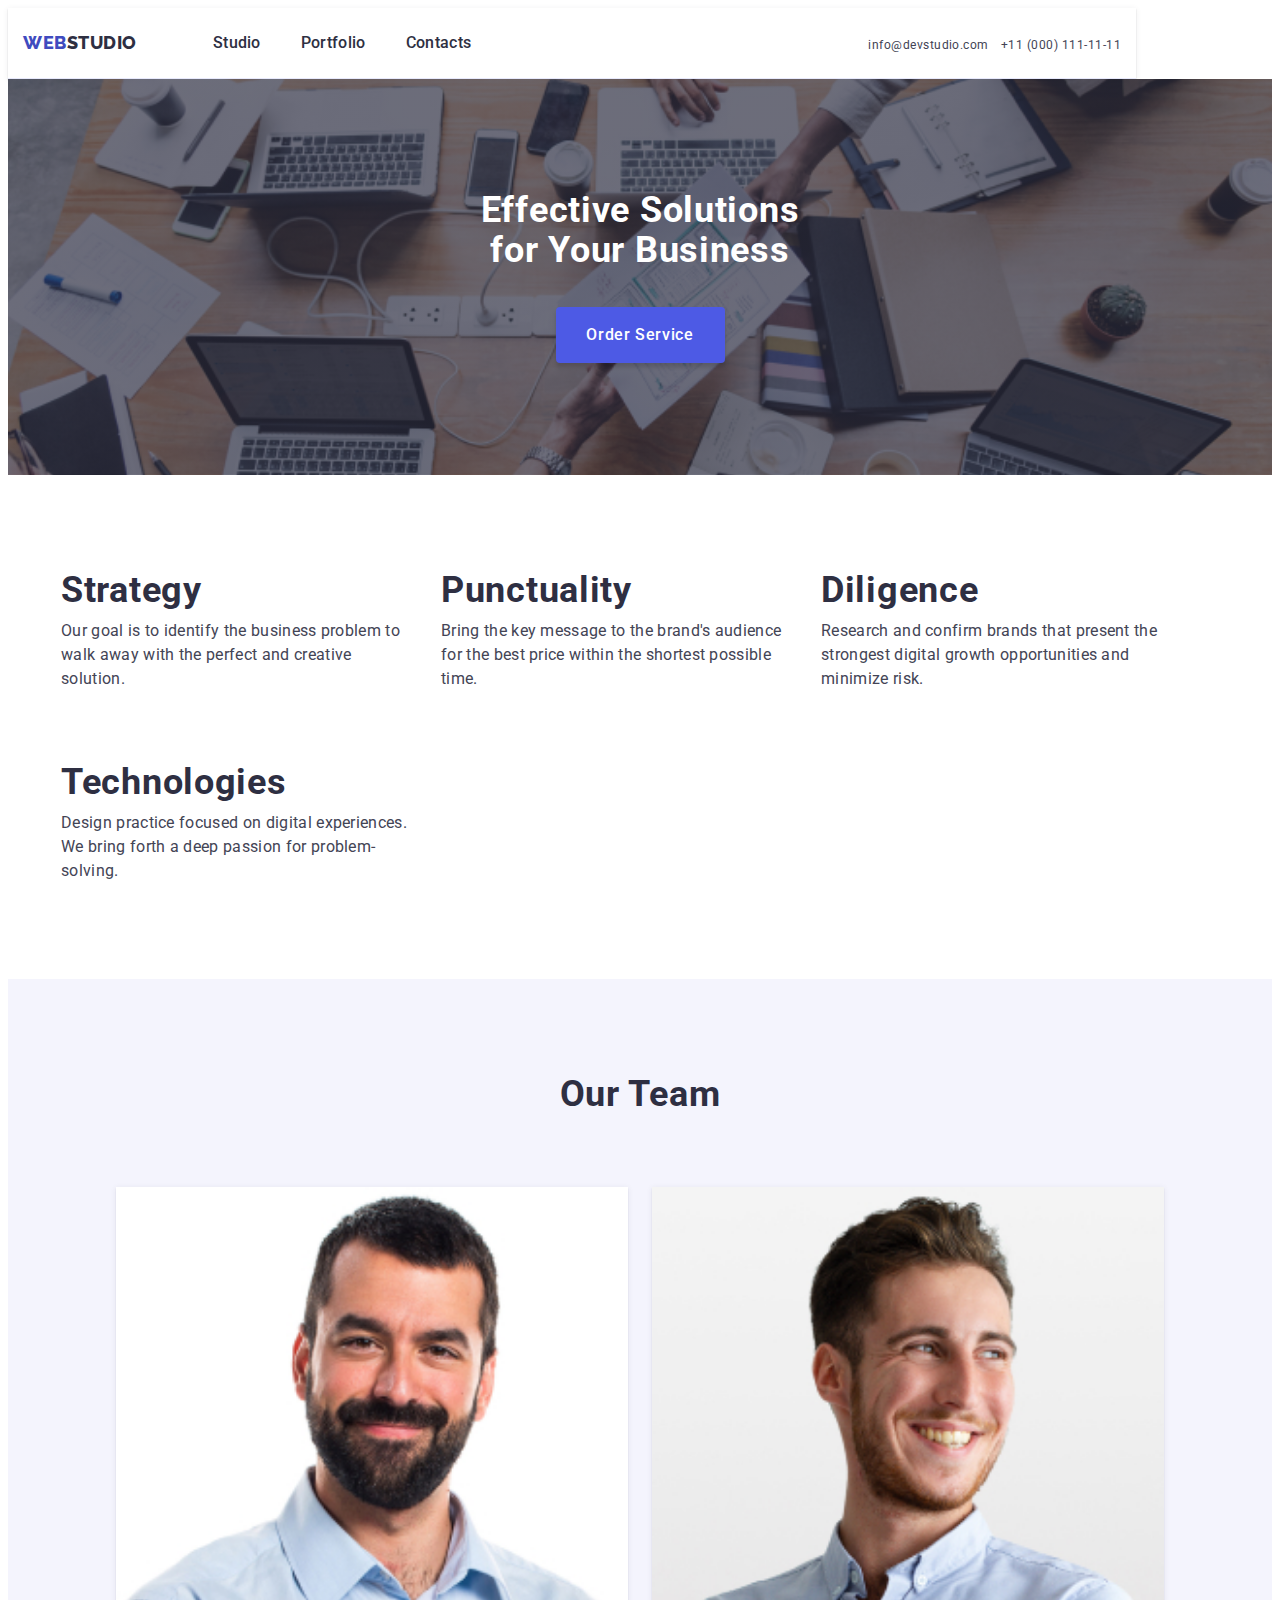
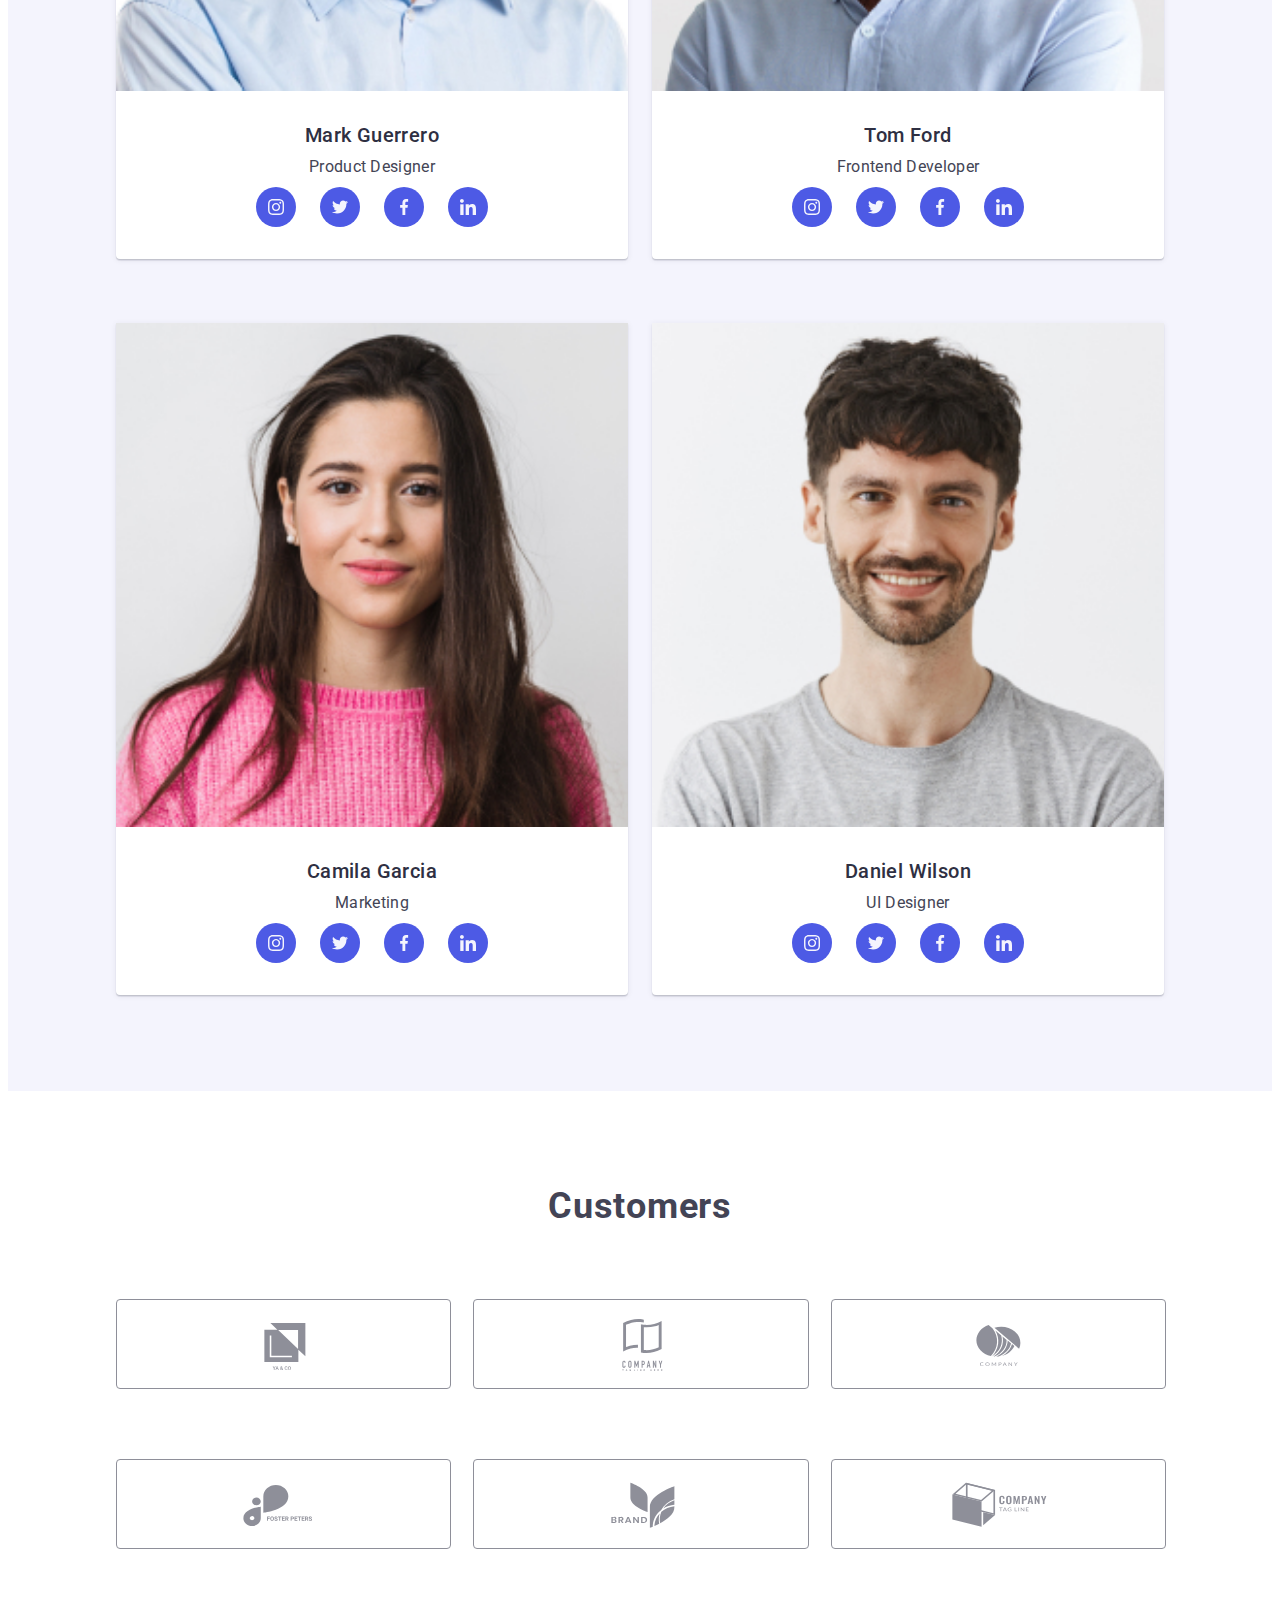
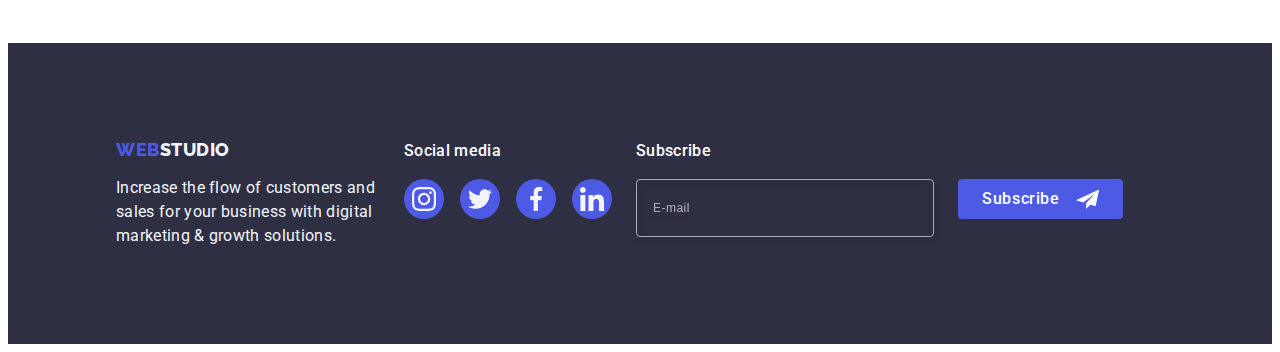
==== index.html @ 1c0b530c "tablet" ====
<!DOCTYPE html>
<html lang="en">
<head>
    <meta charset="UTF-8">
    <meta http-equiv="X-UA-Compatible" content="IE=edge">
    <meta name="viewport" content="width=device-width, initial-scale=1.0">
    <title>Webstudio</title>
    <link rel="preconnect" href="https://fonts.googleapis.com">
    <link rel="preconnect" href="https://fonts.gstatic.com" crossorigin>
    <link href="https://fonts.googleapis.com/css2?family=Raleway:wght@800&family=Roboto:wght@400;500;700&display=swap" rel="stylesheet">
    <link rel="stylesheet" href="https://cdnjs.cloudflare.com/ajax/libs/modern-normalize/2.0.0/modern-normalize.min.css" integrity="sha512-4xo8blKMVCiXpTaLzQSLSw3KFOVPWhm/TRtuPVc4WG6kUgjH6J03IBuG7JZPkcWMxJ5huwaBpOpnwYElP/m6wg==" crossorigin="anonymous" referrerpolicy="no-referrer" />
    <link rel="stylesheet" href="./css/styles.css">
    <link rel="stylesheet" href="./css/tab-styles.css">
    <link rel="stylesheet" href="./css/desctop-styles.css">
</head>
<body>
<header class="header">
    <div class="container header-container"> 
    <nav class="header-navigation">
    <a href="./index.html" class="logo-up link " >Web<span>Studio</span> </a>
    <ul class="list header-list">
        <li class="nav-item"><a href="./index.html" class="link-list link link-list-wbs nav-line" >Studio</a></li>
        <li class="nav-item"><a href="./portfolio.html" class="link-list link " >Portfolio</a></li>
        <li class="nav-item"><a href="" class="link-list link" >Contacts</a></li>
    </ul>
    </nav>
    <address class="address">
        <ul class="address-list list">
        <li class="address-item nav-addr-itm" ><a class="address-link link" href="mailto:info@devstudio.com">info@devstudio.com</a></li>
        <li class="address-item nav-addr-itm" ><a class="address-link link" href="tel:+110001111111">+11 (000) 111-11-11</a></li>
        </ul>
    </address>
    <button type="button" class="mobile-menu-open-btn js-open-menu"><svg class="mobile-menu-open_icon" width="32" height="22"><use href="./images/icons.svg#icon-charm_menu-hamburger-3-1"></use></svg></button>
    </div>
    <div class="mob-menu-close js-menu-container">
        <button type="button" class="mobile-close-btn js-close-menu" ><svg class="mobil-close-btn-icon" width="8" height="8"><use href="./images/icons.svg#icon-close-modal"></use></svg> </button> 
        <div >
            <ul class="mob-list list">
              <li class="mob-item">
                <a class="mob-link current link" href="./index.html">Studio</a>
              </li>
              <li class="mob-item">
                <a class="mob-link link" href="./portfolio.html">Portfolio</a>
              </li>
              <li class="mob-item">
                <a class="mob-link link" href="">Contacts</a>
              </li>
            </ul>
          </div>
          <div>
            <ul class="mob-address-list list">
              <li class="mob-address-item">
                <a class="tel-mob-address-link link" href="tel:+110001111111">+11 (000) 111-11-11</a>
              </li>
              <li class="email-mob-address-item">
                <a class="mob-address-link link" href="mailto:info@devstudio.com">info@devstudio.com</a>
              </li>
            </ul>
            <ul class="mob-soc-list list">
              <li class="mob-soc-item">
                <a href="" class="foot-link link" ><svg class="insta-link-icon" width="24" height="24" ><use href="./images/icons.svg#icon-instagram"></use></svg></a>
              </li>
              <li class="mob-soc-item">
                <a href="" class="foot-link link"><svg class="insta-link-icon" width="24" height="24" ><use href="./images/icons.svg#icon-twitter"></use></svg></a>
              </li>
              <li class="mob-soc-item">
                <a href="" class="foot-link link"><svg class="insta-link-icon" width="24" height="24" ><use href="./images/icons.svg#icon-facebook"></use></svg></a></li>
              </li>
              <li class="mob-soc-item">
                <a href="" class="foot-link link"><svg class="insta-link-icon" width="24" height="24" ><use href="./images/icons.svg#icon-linkedin"></use></svg></a></li>
              </li>
            </ul>
          </div>
    </div>

</header>
<!-- /*  -----------------------M A I N--------------- */ -->

<main >
        <section class="solutions">
            <div class="container">
            <h1 class="title ">Effective Solutions
                for Your Business</h1>
              <button  type="button" class="btn-order" data-modal-open >Order Service</button>
            </div>
        </section>

        <!------------ /* Section 2----W O R K------ */ ------------------>

        <section class="work">
            <div class="container container-work">
            <h2 class="visually-hidden" >/////</h2>
            <ul class="work-list list">
                <li class="our-goals">
                    <div class="antena"><svg class="antena-icon" width="64" height="64">
                    <use href="./images/icons.svg#icon-antenna"></use> </svg> </div>
                    <h3 class="strategy">Strategy</h3><p class="ourgoal"> Our goal is to identify the business problem to walk away with the perfect and creative solution.</p></li>
                <li class="our-goals">
                    <div class="antena">
                    <svg class="antena-icon"  width="64" height="64">
                    <use href="./images/icons.svg#icon-clock"></use> </svg> </div>    
                    <h3 class="strategy">Punctuality</h3><p class="ourgoal">Bring the key message to the brand's audience for the best price within the shortest possible time.</p></li>
                <li class="our-goals"> 
                    <div class="antena">
                    <svg class="antena-icon"  width="64" height="64"><use href="./images/icons.svg#icon-diagram"></use></svg> </div>
                    <h3 class="strategy">Diligence</h3><p class="ourgoal">Research and confirm brands that present the strongest digital growth opportunities and minimize risk.</p></li>
                <li class="our-goals">
                    <div class="antena">
                    <svg class="antena-icon"  width="64" height="64">
                     <use href="./images/icons.svg#icon-astronaut"></use></svg></div>
                    <h3 class="strategy">Technologies</h3><p class="ourgoal">Design practice focused on digital experiences. We bring forth a deep passion for problem-solving.</p></li>
                </ul>
                </div> 
           </section> 

           <!-- /* ---------------our-offers------------------------ */ -->

            <section class="our-offers">
                <div class="container">
                <h2 class="whatwedo">What are we doing</h2>
                <ul class="offers-list list">
                <li class="products"><img src="./images/pic1.jpg" alt="komp" width="360" class="do-item"></li>
                <li class="products"><img src="./images/pic2.jpg" alt="phones" width="360" class="do-item"></li>
                <li class="products"><img src="./images/pic3.jpg" alt="phone" width="360" class="do-item"></li>
                </ul>
                </div>
            </section>

            <!-- /* --------------- ------T E A M -------- */ -->

             <section class="team">
               <div class="team-container container">
               <h2 class="whatwedo">Our Team</h2>
               <ul class="team-list list">
               <li class="mark-item">
                <picture>
                  <source srcset="./images/Mark.jpg, 
                                  ./images/team/Mark-2x.jpg"
                                  media="(min-width: 1200px)"
                                  >

                                  <source srcset="./images/Mark.jpg, 
                                  ./images/team/Mark-2x.jpg"
                                  media="(min-width: 768px)"
                                  >   
                                  
                                  <source srcset="./images/Mark.jpg, 
                                  ./images/team/Mark-2x.jpg"
                                  media="(max-width: 768px)"
                                  >  

                  <img src="./images/Mark.jpg" alt="Photo of Designer Mark" width="264" height="260">
                </picture>
                
                <div class="member"><h3 class="team-strategy">Mark Guerrero</h3><p class="designer">Product Designer</p>
                   <ul class="networks list">
                   <li class="insta"> <a href="" class="insta-link"><svg class="insta-link-icon" width="16" height="16" ><use href="./images/icons.svg#icon-instagram"></use></svg></a></li>
                   <li class="insta"> <a href="" class="insta-link"><svg class="insta-link-icon" width="16" height="16" ><use href="./images/icons.svg#icon-twitter"></use></svg></a></li>
                   <li class="insta"> <a href="" class="insta-link"><svg class="insta-link-icon" width="16" height="16" ><use href="./images/icons.svg#icon-facebook"></use></svg></a></li>
                   <li class="insta"> <a href="" class="insta-link"><svg class="insta-link-icon" width="16" height="16" ><use href="./images/icons.svg#icon-linkedin"></use></svg></a></li>
                   </ul></div></li>

               <li class="mark-item"> <picture>
                <source srcset="./images/Tom.jpg, 
                                ./images/team/Tom-2x.jpg"
                                media="(min-width: 1200px)"
                                >

                                <source srcset="./images/Tom.jpg, 
                                ./images/team/Tom-2x.jpg"
                                media="(min-width: 768px)"
                                >   
                                
                                <source srcset="./images/Tom.jpg, 
                                ./images/team/Tom-2x.jpg"
                                media="(max-width: 768px)"
                                >  

                <img src="./images/Tom.jpg" alt="Photo of Designer Tom" width="264" height="260">
              </picture>
               <div class="member"><h3 class="team-strategy">Tom Ford</h3><p class="designer">Frontend Developer</p>
                <ul class="networks list">
                    <li class="insta"> <a href="" class="insta-link"><svg class="insta-link-icon" width="16" height="16" ><use href="./images/icons.svg#icon-instagram"></use></svg></a></li>
                    <li class="insta"> <a href="" class="insta-link"><svg class="insta-link-icon" width="16" height="16" ><use href="./images/icons.svg#icon-twitter"></use></svg></a></li>
                    <li class="insta"> <a href="" class="insta-link"><svg class="insta-link-icon" width="16" height="16" ><use href="./images/icons.svg#icon-facebook"></use></svg></a></li>
                    <li class="insta"> <a href="" class="insta-link"><svg class="insta-link-icon" width="16" height="16" ><use href="./images/icons.svg#icon-linkedin"></use></svg></a></li>
                </ul>
                </div></li>

              <li class="mark-item"> 
                <picture>
                  <source srcset="./images/Camila.jpg, 
                                  ./images/team/Camila-2x.jpg"
                                  media="(min-width: 1200px)"
                                  >

                                  <source srcset="./images/Camila.jpg, 
                                  ./images/team/Camila-2x.jpg"
                                  media="(min-width: 768px)"
                                  >   
                                  
                                  <source srcset="./images/Camila.jpg, 
                                  ./images/team/Camila-2x.jpg"
                                  media="(max-width: 768px)"
                                  >  

                  <img src="./images/Camila.jpg" alt="Photo of Designer Camila" width="264" height="260">
                </picture>
               <div class="member"><h3 class="team-strategy">Camila Garcia</h3><p class="designer">Marketing</p>
                <ul class="networks list">
                    <li class="insta"> <a href="" class="insta-link"><svg class="insta-link-icon" width="16" height="16" ><use href="./images/icons.svg#icon-instagram"></use></svg></a></li>
                    <li class="insta"> <a href="" class="insta-link"><svg class="insta-link-icon" width="16" height="16" ><use href="./images/icons.svg#icon-twitter"></use></svg></a></li>
                    <li class="insta"> <a href="" class="insta-link"><svg class="insta-link-icon" width="16" height="16" ><use href="./images/icons.svg#icon-facebook"></use></svg></a></li>
                    <li class="insta"> <a href="" class="insta-link"><svg class="insta-link-icon" width="16" height="16" ><use href="./images/icons.svg#icon-linkedin"></use></svg></a></li>
                </ul>
            </div></li>

            <li class="mark-item">
              <picture>
              <source srcset="./images/Daniel.jpg, 
                              ./images/team/Daniel-2x.jpg"
                              media="(min-width: 1200px)"
                              >

                              <source srcset="./images/Daniel.jpg, 
                              ./images/team/Daniel-2x.jpg"
                              media="(min-width: 768px)"
                              >   
                              
                              <source srcset="./images/Daniel.jpg, 
                              ./images/team/Daniel-2x.jpg"
                              media="(max-width: 768px)"
                              >  

              <img src="./images/Daniel.jpg" alt="Photo of Designer Daniel" width="264" height="260">
            </picture>


            <div class="member"><h3 class="team-strategy">Daniel Wilson</h3><p class="designer">UI Designer</p>
                <ul class="networks list">
                    <li class="insta"> <a href="" class="insta-link"><svg class="insta-link-icon" width="16" height="16" ><use href="./images/icons.svg#icon-instagram"></use></svg></a></li>
                    <li class="insta"> <a href="" class="insta-link"><svg class="insta-link-icon" width="16" height="16" ><use href="./images/icons.svg#icon-twitter"></use></svg></a></li>
                    <li class="insta"> <a href="" class="insta-link"><svg class="insta-link-icon" width="16" height="16" ><use href="./images/icons.svg#icon-facebook"></use></svg></a></li>
                    <li class="insta"> <a href="" class="insta-link"><svg class="insta-link-icon" width="16" height="16" ><use href="./images/icons.svg#icon-linkedin"></use></svg></a></li>
                </ul></div></li>
            </ul>
            </div>
             </section>

             <!-- /* ------------------C U S T O M E R S---------- */ -->

             <section class="customers"> 
             <div class="customers-container container">
             <h2 class="customers-title">Customers</h2>
             <ul class="customers-list list">
                  <li class="customers-item"><a href="" class="customers-link"><svg class="customers-icon" width="104" height="56"><use href="./images/icons.svg#icon-Logo6"></use></svg></a></li>
                  <li class="customers-item"><a href="" class="customers-link"><svg class="customers-icon" width="104" height="56"><use href="./images/icons.svg#icon-Logo7"></use></svg></a></li>
                  <li class="customers-item"><a href="" class="customers-link"><svg class="customers-icon" width="104" height="56"><use href="./images/icons.svg#icon-Logo8"></use></svg></a></li>
                  <li class="customers-item"><a href="" class="customers-link"><svg class="customers-icon" width="104" height="56"><use href="./images/icons.svg#icon-Logo9"></use></svg></a></li>
                  <li class="customers-item"><a href="" class="customers-link"><svg class="customers-icon" width="104" height="56"><use href="./images/icons.svg#icon-Logo10"></use></svg></a></li>
                  <li class="customers-item"><a href="" class="customers-link"><svg class="customers-icon" width="104" height="56"><use href="./images/icons.svg#icon-Logo11"></use></svg></a></li>
        </ul></div>
        </section> 
    </main>

    <!-- /*----------------------- FOOTER---------------------------- */ -->

     <footer class="footer">
    <div class="footer-container container">
    <div class="footer-logo-bx">
    <a href="./index.html" class="footer-logo link">Web<span class="studio">Studio</span></a>
    <p class="footer-text"> Increase the flow of customers and sales for your business with digital marketing & growth solutions.</p> 
   </div>

   <div class="social">
    <p class="footer-text-bx">Social media</p>
    <ul class="footer-list list">
        <li class="foot-item"><a href="" class="foot-link"><svg class="foot-icon" width="24" height="24"><use href="./images/icons.svg#icon-instagram"></use></svg></a></li>
        <li class="foot-item"><a href="" class="foot-link"><svg class="foot-icon" width="24" height="24"><use href="./images/icons.svg#icon-twitter"></use></svg></a></li>
        <li class="foot-item"><a href="" class="foot-link"><svg class="foot-icon" width="24" height="24"><use href="./images/icons.svg#icon-facebook"></use></svg></a></li>
        <li class="foot-item"><a href="" class="foot-link"><svg class="foot-icon" width="24" height="24"><use href="./images/icons.svg#icon-linkedin"></use></svg></a></li>
    </ul>
   </div>
   
   <div class="footerform-container">
    <p class="footerform-text"> Subscribe</p>
    <form class="footerform">
        <label class="footerform-label">
         <input name="user-email-footer" type="email" class="footer-input" placeholder="E-mail" >
        </label>
        <button type="submit" class="footer-btn">Subscribe<svg width="24" height="24" class="footerform-icon"><use href="./images/icons.svg#icon-Frame-3-1"></use></svg></button>
    </form>
   </div>
   </div>
    </footer>
   
    <div class="backdrop is-hidden" data-modal >
        <div class="modal" >
         <button type="button" class="modal-close-btn" data-modal-close><svg class="modal-icon-close" width="8" height="8"><use href="./images/icons.svg#icon-close-modal"></use></svg> </button>
        <p class="modal-text">Leave your contacts and we will call you back</p>
        <form class="modal-form">
            <div class="modal-container">
               <label class="label-user-name" for="user-name">Name</label>
               <div class="input-wrap">
               <input type="text" name="user-name" id="user-name" class="modal-input" />
               <svg class="modal-icon" width="18" height="24"><use href="./images/icons.svg#icon-person-black"></use></svg>
               </div>
            </div>

            <div class="modal-container">
                <label class="label-user-name" for="user-phone">Phone</label>
                <div class="input-wrap">
                <input type="text" name="user-phone" id="user-phone" class="modal-input" />
                <svg class="modal-icon" width="18" height="24"><use href="./images/icons.svg#icon-phone-black"></use></svg>
                </div>
             </div>

             <div class="modal-container">
                <label class="label-user-name" for="user-email">Email</label>
                <div class="input-wrap">
                <input type="text" name="user-email" id="user-email" class="modal-input" />
                <svg class="modal-icon" width="18" height="24"><use href="./images/icons.svg#icon-email-black"></use></svg>
                </div>
             </div>

             <div class="modal-container-comment">
                <label class="label-user-name" for="user-comment" >Comment</label>
                <textarea class="modal-comment" name="user-comment" rows="5" id="user-comment" placeholder="Text input"></textarea>
             </div>

             <div class="checkbox-field">
                <input type="checkbox"  id="user-privacy"  name="user-privacy" value="true" class="checkbox-modal visually-hidden" />
                <label class="checkbox-label" for="user-privacy">
                    <span class="checkbox-text"><svg class="checkbox-icon" width="10" height="8"><use href="./images/icons.svg#icon-Vector-1"></use></svg></span>
                     I accept the terms and conditions of the <a href="" class="checkbox-link">Privacy Policy</a> </label>    
             </div>

             <button type="submit" class="modal-btn">Send</button>
        </form> 
        </div>
    </div>
    <script src="./js/modal.js"></script>
    <script src="./js/mobile-menu.js"></script>
</body>
</html>
---- css/styles.css ----
body {
  font-family:"Roboto",sans-serif;
  color: var(--address-color);
  background-color: #FFFFFF; 
    }

:root {
--text-color: #4d5ae5;
--span-color: #2e2f42;
--link-list-color: #2e2f42;
--address-color: #434455;
--solutions: #2e2f42;
--button:  #F4F4FD;
--link-color: #8e8f99;
--footer-text: #FFFFFF;
--link: #404bbf; 
--transition:  250ms cubic-bezier(0.4, 0, 0.2, 1);
}

h1,
h2,
h3,
h4,
p {
  margin: 0;
}

ul, ol {
  margin: 0;
  padding: 0;
}

.list {
  list-style: none;
} 

.link {
  text-decoration: none;
}

img { 
     display: block;
     width: 100%;
      max-width: 100%;
      height: auto;
}

.is-hidden {
  visibility: hidden;
  opacity: 0;
  pointer-events: none;
}

.no-scroll {
  overflow: hidden;
}

.visually-hidden {
  position: absolute;
  width: 1px;
  height: 1px;
  margin: -1px;
  border: 0;
  padding: 0;
  white-space: nowrap;
  clip-path: inset(100%);
  clip: rect(0 0 0 0);
  overflow: hidden;
}

.container {
  max-width: 426px;
  margin: 0 auto;
  padding-right: 15px;
  padding-left: 15px;
  /* outline: 2px solid red; */
}


/* ------------H E A D E R------- */
.header {
  background: #FFFFFF;
  border-bottom: 1px solid #e7e9fc;
  box-shadow: 0px 2px 1px rgba(46, 47, 66, 0.08), 0px 1px 1px rgba(46, 47, 66, 0.16), 0px 1px 6px rgba(46, 47, 66, 0.08);  ;
}

.header-container {
  position: relative;
  display: flex;
  align-items: center;
  height: 70px;
}
.header-navigation {
  display: flex;
  align-items: center;
}

.header-list {
     display: none;}

.logo-up {
    font-family: "Raleway", sans-serif;
    font-weight: 800;
    font-size: 18px;
    font-style: normal;
    line-height: 1.17;
    letter-spacing: 0.03em;
    text-transform: uppercase;
    color: #404bbf;
    }

    span {
    color: var(--span-color);
    margin: 0 auto;
    }
 
    .address {
      display: none;
    }
    
    .mobile-menu-open-btn {
      position: absolute;
      display: flex;
      justify-content: center;
      align-items: center;
      padding: 0;
      cursor: pointer;
      top: 24px;
      right: 24px;
      border: none;
      background-color: transparent;
    }

    .mobile-menu-open_icon {
      stroke: var(--span-color);
    }

   .mob-menu-close {
   display: none;
  position: fixed;
  width: 100vw;
  height: 100vh;
  top: 0;
  z-index: 100;
  flex-direction: column;
  justify-content: space-between;
  overflow: auto;
  padding: 80px 24px 40px 40px;
  background: #ffffff;
  box-shadow: 0px 2px 1px rgba(46, 47, 66, 0.08),
    0px 1px 1px rgba(46, 47, 66, 0.16), 0px 1px 6px rgba(46, 47, 66, 0.08);
}

.mob-menu-close.is-open {
  display: flex;
}

.mobile-close-btn {
  position: absolute;
  display: flex;
  justify-content: center;
  align-items: center;
  padding: 0;
  cursor: pointer;
  top: 24px;
  right: 24px;
  width: 24px;
  height: 24px;
  border-radius: 50%;
  background: transparent;
  border: 1px solid rgba(0, 0, 0, 0.1);
  transition: color var(--transition);
  transition: background-color var(--transition), border var(--transition);
}

.mobile-close-btn-icon {
  fill: currentColor;
}

.mob-item:not(:last-child) {
  margin-bottom: 40px;
}

.mob-link {
  gap: 40px;
  font-weight: 700;
  font-size: 36px;
  line-height: 1.11;
  letter-spacing: 0.02em;
  text-transform: capitalize;
  color: var(--span-color);
}
.mob-link:focus {
  color: var(--link);
}
.mob-link.current {
  color: var(--link);
}

.mob-address-item {
  margin-bottom: 40px;
}

.tel-mob-address-link {
  font-weight: 700;
  font-size: 36px;
  line-height: 1.11;
  letter-spacing: 0.02em;
  text-transform: capitalize;
  color: var(--text-color);
}

@media screen and (max-width: 427px) {
  .tel-mob-address-link {
    font-weight: 500;
    font-size: 20px;
    line-height: 1.2;}

    .modal {
      width: 95%;
    }
  }

.email-mob-address-item {
  margin-bottom: 48px;
}

.mob-address-link {
  width: 192px;
  font-weight: 500;
  font-size: 20px;
  line-height: 1.2;
  letter-spacing: 0.02em;
  color: #434455;
}

.mob-soc-list {
  display: flex;
  justify-content: space-between;
}

.mob-soc-item {
  width: 40px;
  height: 40px;
}


/*Main*/

    .solutions {
      background-color:var(--solutions);
      background-image:  linear-gradient(rgba(46, 47, 66, 0.7), rgba(46, 47, 66, 0.7)), url(../images/people-office-mob-1x.png);
      background-repeat: no-repeat;
      background-position: center;
      background-size: cover;
      padding: 112px 0 ;
      align-items: center;
      }

    @media (min-device-pixel-ratio: 2),
        (-webkit-min-device-pixel-ratio: 2),
        (min-resolution: 192dpi),
        (min-resolution: 2dppx) {
        .solution {
          background-image: linear-gradient(
              rgba(46, 47, 66, 0.7),
              rgba(46, 47, 66, 0.7)
            ),
            url(../images/people-office-mob-2x.jpg);
        }
      }

      .title {
      font-size: 36px;
      line-height: 1.11;
      text-align: center;
      letter-spacing: 0.02em;
      color: #ffffff;
      max-width: 320px;
      margin-bottom: 72px;
      margin-left: auto;
      margin-right: auto;
    }

    .btn-order {
      background: #4D5AE5 ;
      font-family: inherit;
      font-weight: 500;
      font-size: 16px;
      line-height: 1.5;
      letter-spacing: 0.04em;
      color: #ffffff;
      cursor: pointer;
      display: block;
      min-width: 169px;
      height: 56px;
      border: none;
      border-radius: 4px;
      margin-left: auto;
      margin-right: auto;
      box-shadow: 0px 4px 4px rgba(0, 0, 0, 0.15);
     transition: background-color var(--transition); 
    }

    .order:hover, 
    .order:focus {
      background-color: #404BBF;
    }
    /* Section 2----W O R K------ */

    .work {
      padding: 96px 0;
    }

    .work-list {
      display: flex;
      flex-wrap: wrap;
      gap: 72px;
    }

    .antena {
      display: none;
       }

    .strategy {
      display: flex;
      justify-content: center;
      align-items: center;
      font-weight: 700;
      font-size: 36px;
      line-height: 1.11;
      letter-spacing: 0.02em;
      color: var(--solutions);
      margin-bottom: 8px;
          }

    .ourgoal {
      line-height: 1.5;
      letter-spacing: 0.02em;
    
    }


    /* ---------------our-offers------------- */

    .our-offers {
      display: none;
    }

    /* ------------T E A M -------- */
   
    .team {
      padding-bottom: 96px;
      padding-top: 96px;
      background: #F4F4FD;
    }

    .team-container {
      min-width: 294p;
    }

      .whatwedo {
      font-weight: 700px;
      font-size: 36px;
      line-height: 1.11;
      letter-spacing: 0.02em;
      text-align: center;
      text-transform: capitalize;
      color: var(--solutions);
      margin-bottom: 72px;
    }

    .team-list {
      display: flex;
      flex-direction: column;
      gap: 72px;
    }


    .mark-item {
    box-shadow: 0px 1px 6px rgba(46, 47, 66, 0.08),
      0px 1px 1px rgba(46, 47, 66, 0.16), 0px 2px 1px rgba(46, 47, 66, 0.08);
    border-radius: 0px 0px 4px 4px;
    background-color: #ffffff;
    width: 100%;
    }

    .member {
      display: flex;
      flex-direction: column;
      align-items: center;
      padding: 32px 16px;
      min-width: 232px;
    }

    .team-strategy {
      display: flex;
      font-weight: 500;
      font-size: 20px;
      line-height: 1.2;
      letter-spacing: 0.02em;
      color: var(--solutions);
      margin-bottom: 8px;
      text-align: center;
      }

      .designer {
        display: flex;
        line-height: 1.5 ;
        letter-spacing: 0.02em;
        text-align: center;
        margin-bottom: 8px;
      }
  
      .networks {
        display: flex;
        justify-content: center;
        gap: 24px;
      }

      .insta {
        width: 40px; 
        height: 40px;
        transition: background-color var(--transition);
      }

      .insta-link {
        width: 100%;
        height: 100%;
        background-color: var(--text-color);
        border-radius: 50%;
        display: flex;
        align-items: center;
        justify-content: center;
        transition: background-color var(--transition);
      }

      .insta-link:hover {
        background-color: #404bbf;
      }
      .insta-link:focus {
        background-color: #404bbf;
      }
      .insta-link-icon {
      fill: var(--button);
      }
      

     /* ------------------C U S T O M E R S---------- */

    .customers {
      padding-top: 96px;
      padding-bottom: 96px;
    }

    .customers-title {
      font-weight: 700;
      font-size: 36px;
      line-height: 1.11;
      text-align: center;
      letter-spacing: 0.02em;
      text-transform: capitalize;
      color: var(--title-color);
      margin-bottom: 72px;
    }
    
    .customers-list {
      display: flex;
      flex-wrap: wrap;
      column-gap: 16px;
      row-gap: 72px;
    }

    .customers-item {
     width: calc((100% - 16px) / 2);
     height: 88px;
    }

    .customers-link {
      width: 100%;
      height: 100%;
      border: 1px solid #8e8f99;
      border-radius: 4px;
      display: flex;
      align-items: center;
      justify-content: center;
      color: var(--link-color);
    transition:  border-color var(--transition), color var(--transition);
    }
    
    .customers-link:hover,
    .customers-link:focus {
      border-color: #404bbf;
      color: #404bbf; 
    }

    .customers-icon {
      fill: currentColor;
    }
    /*----- FOOTER----z- */

    .footer {
      background-color: var(--solutions);
      padding: 96px 0;
    }

    .footer-logo-bx{
     margin-bottom: 72px;
    }

    .footer-logo { 
      font-family: "Raleway", sans-serif;
      font-weight: 800;
      font-size: 18px;
      font-style: normal;
      line-height: 1.17;
      letter-spacing: 0.03em;
      text-transform: uppercase;
      color: var(--text-color);
      display: flex;
      margin: 0 0 16px 0;
      justify-content: center;
    }

    .studio {
      display: inline-block;
      margin: 0;
      color: #f4f4fd;
    }

     .footer-text {
        max-width: 264px;
        line-height: 1.5;
        letter-spacing: 0.02em;
        color: #F4F4FD;
        margin: 0 auto;
      }

      .social {
        display: flex;
        flex-direction: column;
        flex-wrap: wrap;
        min-width: 208px;
        margin-bottom: 72px;
      }
      
      .footer-text-bx {
        display: flex;
        justify-content: center;
        align-items: center;
        font-weight: 500 ;
        font-size: 16px;
        line-height: 1.5;
        letter-spacing: 0.02em;
        color: var(--footer-text);
        margin-bottom: 16px; 
      }
  
      .footer-list {
        display: flex;
        align-items: center;
        justify-content: center;
        gap: 16px;
      }

      .foot-item {
        width: 40px; 
        height: 40px;
        transition: background-color var(--transition) ;
      }

      .foot-link {
      width: 100%;
      height: 100%;
      background-color: var(--text-color);
      border-radius: 50%;
      display: flex;
      align-items: center;
      justify-content: center;
      color: #FFFFFF;
      }

    .foot-link:hover {
      background-color: #31d0aa;
    }

   .foot-link:focus {
      background-color: #31d0aa;
    }

    .foot-icon {
      fill: currentColor;
    }

    /*  ---------Form----- */

    .footerform {
      display: flex;
      flex-direction: column;
      gap: 16px;
    }
     
    .footerform-label {
      display: flex;
      justify-content: center;
    }

    .footerform-text {
     display: flex;
     font-weight: 500;
     line-height: 1.5;
     letter-spacing: 0.02em;
     color: #ffffff;
     margin-bottom: 16px;
     align-items: center;
     justify-content: center;
    }


    .footer-input {
      width: 100%; 
      height: 40px; 
      border: 1px solid #ffffff; 
      background-color: transparent;
      font-size: 12px;
      line-height: 1.5;
      font-weight: 400;
      letter-spacing: 0.04em;
      padding: 8px 16px;
      filter: drop-shadow(0px 4px 4px rgba(0, 0, 0, 0.15)); 
      border-radius: 4px; 
      color: #FFFFFF;
      opacity: 0.6;
    }

    .footer-input::placeholder {
      font-size: 12px;
      line-height: 2;
      letter-spacing: 0.04em;
      color: #FFFFFF;
    }

    .footer-btn {
      max-width: 165px;
      height: 40px;
      display: flex;
      justify-content: center;
      align-items: center;
      margin: 0 auto;
      padding: 8px 24px;
      font-family: "Roboto", sans-serif;
      font-size: 16px;
      font-weight: 500;
      line-height: 1.5 ;
      letter-spacing: 0.04em;
      color: #ffffff;
      cursor: pointer;
      text-align: left;
      background-color: var(--text-color);
      border: none;
      border-radius: 4px; 
      transition: var(--transition);
    }

    .footerform-icon {
      margin-left: 16px;
      fill: #FFFFFF;
    }


/*  ---- Portfolio ---- */

    .portfolio {
    padding: 96px 0 120px 0;
    }
    .button-list {
      display: flex;
      gap: 24px;
      justify-content: center;
      margin-bottom: 72px;
    }

    .button-item {
      font-family: "Roboto", sans-serif;
      font-weight: 500;
      font-size: 16px;
      line-height: 1.5;
      letter-spacing: 0.04em;
      display: block;
      color: var(--text-color);
      background: var(--button);
      margin-left: auto;
      margin-right: auto;
      border-radius: 4px;
      justify-content: center;
      align-items: center;
      padding: 12px 24px;
      cursor: pointer;
      box-shadow: 0px 3px 1px rgba(0, 0, 0, 0.1), 0px 2px 1px rgba(0, 0, 0, 0.08), 0px 2px 2px rgba(0, 0, 0, 0.12);
      border: 1px solid #e7e9fc;
      transition: color var(--transition), background-color var(--transition), border-color var(--transition), box-shadow var(--transition);
    
    }

    .button-item:hover {
      color:#FFFFFF ;
      background-color: #404BBF;
      border: 1px solid transparent;
    }

    .button-item:focus {
      color:#FFFFFF ;
      background-color: #404BBF;
      border: 1px solid transparent;
    }
    .image-list {
      display: flex;
      flex-wrap: wrap;
      column-gap: 24px;
      row-gap: 48px;
    }
    .image-item {
      width: calc((100% - 48px) / 3);
      border: 1px solid #e7e9fc;
    }

    .container-item  {
      padding: 32px 16px;
      border: 1px solid #e7e9fc;
      border-top: none;
    }

    .image-link {
      display: block;
      transition: box-shadow var(--transition);
    }

    .image-link:hover,
    .image-link:focus {
      box-shadow: 0px 1px 6px rgba(46, 47, 66, 0.08), 0px 1px 1px rgba(46, 47, 66, 0.16), 0px 2px 1px rgba(46, 47, 66, 0.08);;
    }

    .image-title {
      font-weight: 500;
      font-size: 20px;
      line-height: 1.2;
      letter-spacing: 0.02em;
      color: var(--link-list-color);
      margin-bottom: 8px;
    }
    
    .image-text {
      line-height: 1.5;
      letter-spacing: 0.02em;
      color: var(--address-color);
    }
    

    .img-wrapper {
      position: relative;
      overflow: hidden;
    }
    
    .overlay {
      position: absolute;
      width: 100%;
      height: 100%;
      left: 0;
      top: 0;
      overflow: auto;
      transform: translate(0, 100%);
      transition: transform var(--transition);
      font-size: 16px;
      line-height: 1.5;
      letter-spacing: 0.02em;
      color: var(--button);
      padding: 40px 32px;
      background-color:  #4d5ae5;
    }
    
    .image-link:hover .overlay,
    .image-link:focus .overlay {
      transform: translate(0, 0);
    }
    

    .backdrop {
      position: fixed;
      z-index: 100;
      width: 100%;
      height: 100%;
      background-color: rgba(46, 47, 66, 0.4);
      top: 0;
      left: 0;
      transition: opacity var(--transition) , visibility var(--transition);
    } 

    .modal {
      position: absolute;
      width: 408px;
      min-height: 584px;
      transform: translate(-50%, -50%);
      transition:  transform var(--transition);
      top: 50%;
      left: 50%;
      background: #fcfcfc;
      border-radius: 4px;
      box-shadow: 0px 1px 1px rgba(0, 0, 0, 0.14), 0px 1px 3px rgba(0, 0, 0, 0.12),
      0px 2px 1px rgba(0, 0, 0, 0.2);
      padding: 72px 24px 24px 24px; 
    }
      
    .backdrop.is-hidden .modal{
      transform: translate scale(0);
    }
    
    .modal-close-btn {
      position: absolute;
      display: flex;
      justify-content: center;
      align-items: center;
      padding: 0;
      width: 24px;
      height: 24px;
      top: 24px;
      right: 24px;
      cursor: pointer;
      border: 1px solid rgba(0, 0, 0, 0.1);
      border-radius: 50%;
      background-color: #e7e9fc;
      transition: color var(--transition);
      transition: background-color 250ms cubic-bezier(0.4, 0, 0.2, 1), border 250ms cubic-bezier(0.4, 0, 0.2, 1); 
    }

    .modal-close-btn:hover,
    .modal-close-btn:focus {
      color: #ffffff;
      background-color: #404bbf; 
      border: none;
    }

    .modal-icon-close {
      fill: currentColor;
      transition: fill var(--transition); 
    }

    .modal-text {
      font-size: 16px;
      line-height: 1.5;
      font-weight: 500;
      letter-spacing: 0.02em;
      font-style: normal;
      font-family: "Roboto";
      text-align: center;
      margin-bottom: 16px;
      color: var(--span-color);
      }
  
      .modal-container {
        margin-bottom: 8px;
      }
  
      .modal-input {
        width: 100%;
        height: 40px;
        border: 1px solid rgba(46, 47, 66, 0.4);
        border-radius: 4px;
        background-color: transparent;
        padding-left: 38px; 
        transition: border-color var(--transition);
        outline: transparent;
      }

      .modal-input:focus  {
        border-color: var(--text-color);}

      .modal-input:focus + .modal-icon {
        border-color: var(--text-color);
        fill: var(--text-color);
      }

      .label-user-name {
       font-size: 12px;
       line-height: 1.17;
       letter-spacing: 0.04em; 
       color: var(--link-color);
       display: block; 
       margin-bottom: 4px; 
      }

      .label-user-name + ::placeholder {
        font-size: 12px;
        line-height: 1.17;
        letter-spacing: 0.04em;
        color: rgba(46, 47, 66, 0.4);
      }
  
      .input-wrap {
        position: relative; 
      }
  
  
      .modal-icon {
        position: absolute;
        left: 16px;
        top: 50%;
        transform: translateY(-50%);
        transition: fill var(--transition)
      }
       
      .modal-container-comment {
        margin-bottom: 16px;
      }

      .modal-comment {
        width: 100%;
        height: 120px;
        padding: 8px 16px; 
        font-size: 12px;
        resize: none; 
        line-height: 1.17;
        letter-spacing: 0.04em;
        color: rgba(46, 47, 66, 0.4);
        outline: transparent; 
        background-color: transparent; 
        border-radius: 4px; 
        transition: border-color var(--transition);
        border: 1px solid rgba(46, 47, 66, 0.4);
      }

       .modal-comment::placeholder {
        color: rgba(46, 47, 66, 0.4);
       }
       .modal-comment:focus {
        border-color: var(--text-color);
       }

       .checkbox-field {
        margin-bottom: 24px;
       }

       .modal-btn {
        display: block; 
        min-width: 169px;
        height: 56px;
        background-color: var(--text-color);
        border: none;
        border-radius: 4px;
        font-family: "Roboto", sans-serif;
        font-weight: 500;
        line-height: 1.5;
        color: #ffffff;
        cursor: pointer;
        transition: background-color var(--transition) ;
        margin: 24px auto;
        letter-spacing: 0.04em;
       }

       .checkbox-label{
        align-items: center;
        font-weight: 400;
        font-size: 12px;
        line-height: 1.17;
        letter-spacing: 0.04em; 
        color: var(--link-color);
       }

       .checkbox-text {
        width: 16px;
        height: 16px;
        border: 1px solid rgba(46, 47, 66, 0.4); 
        border-radius: 2px;
        transition: background-color var(--transition), border var(--transition), fill var(--transition);
        display: inline-flex;
        justify-content: center;
        align-items: center;
        fill: transparent;
        margin-right: 8px;
       }

       .checkbox-modal:checked + .checkbox-label span {
        background-color: var(--link);
        border: none; 
        fill: var(--button);
       }
       
       .checkbox-link {
        color: var(--text-color);
       }
---- css/tab-styles.css ----
@media screen and (min-width: 768px) {
    .container {
      max-width: 766px;
    }


.logo-up {
    margin-right: 76px;
  }

.header-navigation {
    display: flex;
    align-items: center;
}

.header-list{
    display: flex;
    gap: 40px;
}

.address {
    display: flex;
    margin-left: auto;
    font-style: normal;
}

.address-list {
    display: flex;
    flex-direction: column;
    gap: 12px;
}
.address-link {
     font-size: 12px;
line-height: 1.17;
letter-spacing: 0.04em;  
color: var(--address-color);
}

.mobile-menu-open-btn{
    display: none;
}

.mob-list {
    display: none;
}
.link-list {
    display: block;
    position: relative;
    padding-top: 24px;
    padding-bottom: 24px;
    transition: var(--transition);
    font-weight: 500;
    line-height: 1.5;
    letter-spacing: 0.02em;
    color: var(--solutions);
  }

  /*  -----------------------M A I N--------------- */

  .solutions {
    background-color:var(--solutions);
    background-image:  linear-gradient(rgba(46, 47, 66, 0.7), rgba(46, 47, 66, 0.7)), url(../images/people-office-tab-1x.jpg);
    background-repeat: no-repeat;
    background-position: center;
    background-size: cover;
    padding: 112px 0 ;
    align-items: center;
    }

  @media (min-device-pixel-ratio: 2),
      (-webkit-min-device-pixel-ratio: 2),
      (min-resolution: 192dpi),
      (min-resolution: 2dppx) {
      .solution {
        background-image: linear-gradient(
            rgba(46, 47, 66, 0.7),
            rgba(46, 47, 66, 0.7)
          ),
          url(../images/people-office-tab-2x.jpg);
      }
    }

.title {
width: 496px;
margin-bottom: 36px;
}

/* ----------------------W O R K----------------- */

.work-list {
    display: flex;
    flex-wrap: wrap;
    row-gap: 72px;
    column-gap: 24px;
}

.strategy {
    justify-content: flex-start;
}

.ourgoal {
    width: 356px;
}

.our-goals {
    width: calc((100%-24px) / 2 );
}

/* ---------------------T E A M --------------------------- */

.team-container {
    padding: 0 108px;
  }

  .team-list {
    display: flex;
    flex-direction: row;
    flex-wrap: wrap;
    column-gap: 24px;
    row-gap: 64px;
  }

  .mark-item {
    box-shadow: 0px 1px 6px rgba(46, 47, 66, 0.08),
    0px 1px 1px rgba(46, 47, 66, 0.16), 0px 2px 1px rgba(46, 47, 66, 0.08);
  border-radius: 0px 0px 4px 4px;
  background-color: #ffffff;
  width: calc((100% - 24px) / 2 );
  }

/* ---------------- C U S T O M E R S------------------ */

.customers-container {
    padding: 0 108px;
}
.customers-list {
    column-gap: 24px;
    row-gap: 72px;
  }

.customers-item {
    width: calc((100% - 48px) / 3 );
}

/* ------------------------ F O T E R -------------------- */



.footer-container {
    display: flex;
    flex-wrap: wrap;
    column-gap: 24px;
    row-gap: 72px;
    padding: 0 108px;
    background-color: var(--solutions);
}

.footer-logo {
    justify-content: start;
}

.footer-logo-bx{
    margin-bottom: 0;
   }

   .social {
    margin-bottom: 0;
}

.footer-text-bx{
    justify-content: start;
}

.footerform-container {
    margin-bottom: 0;
}
.footerform-text {
    justify-content: start; 
}

.footerform {
    display: flex;
    gap: 24px;
    flex-direction: row;
}

.footer-input {
    width: 264px;
}
}
---- css/desctop-styles.css ----
@media screen and (min-width: 1158px) {
    .container {
        max-width: 1158px;
      }

    .header {
        max-width: 1128px;
      }

      .address-list {
        display: flex;
        flex-direction: row;
      }



      

    
}
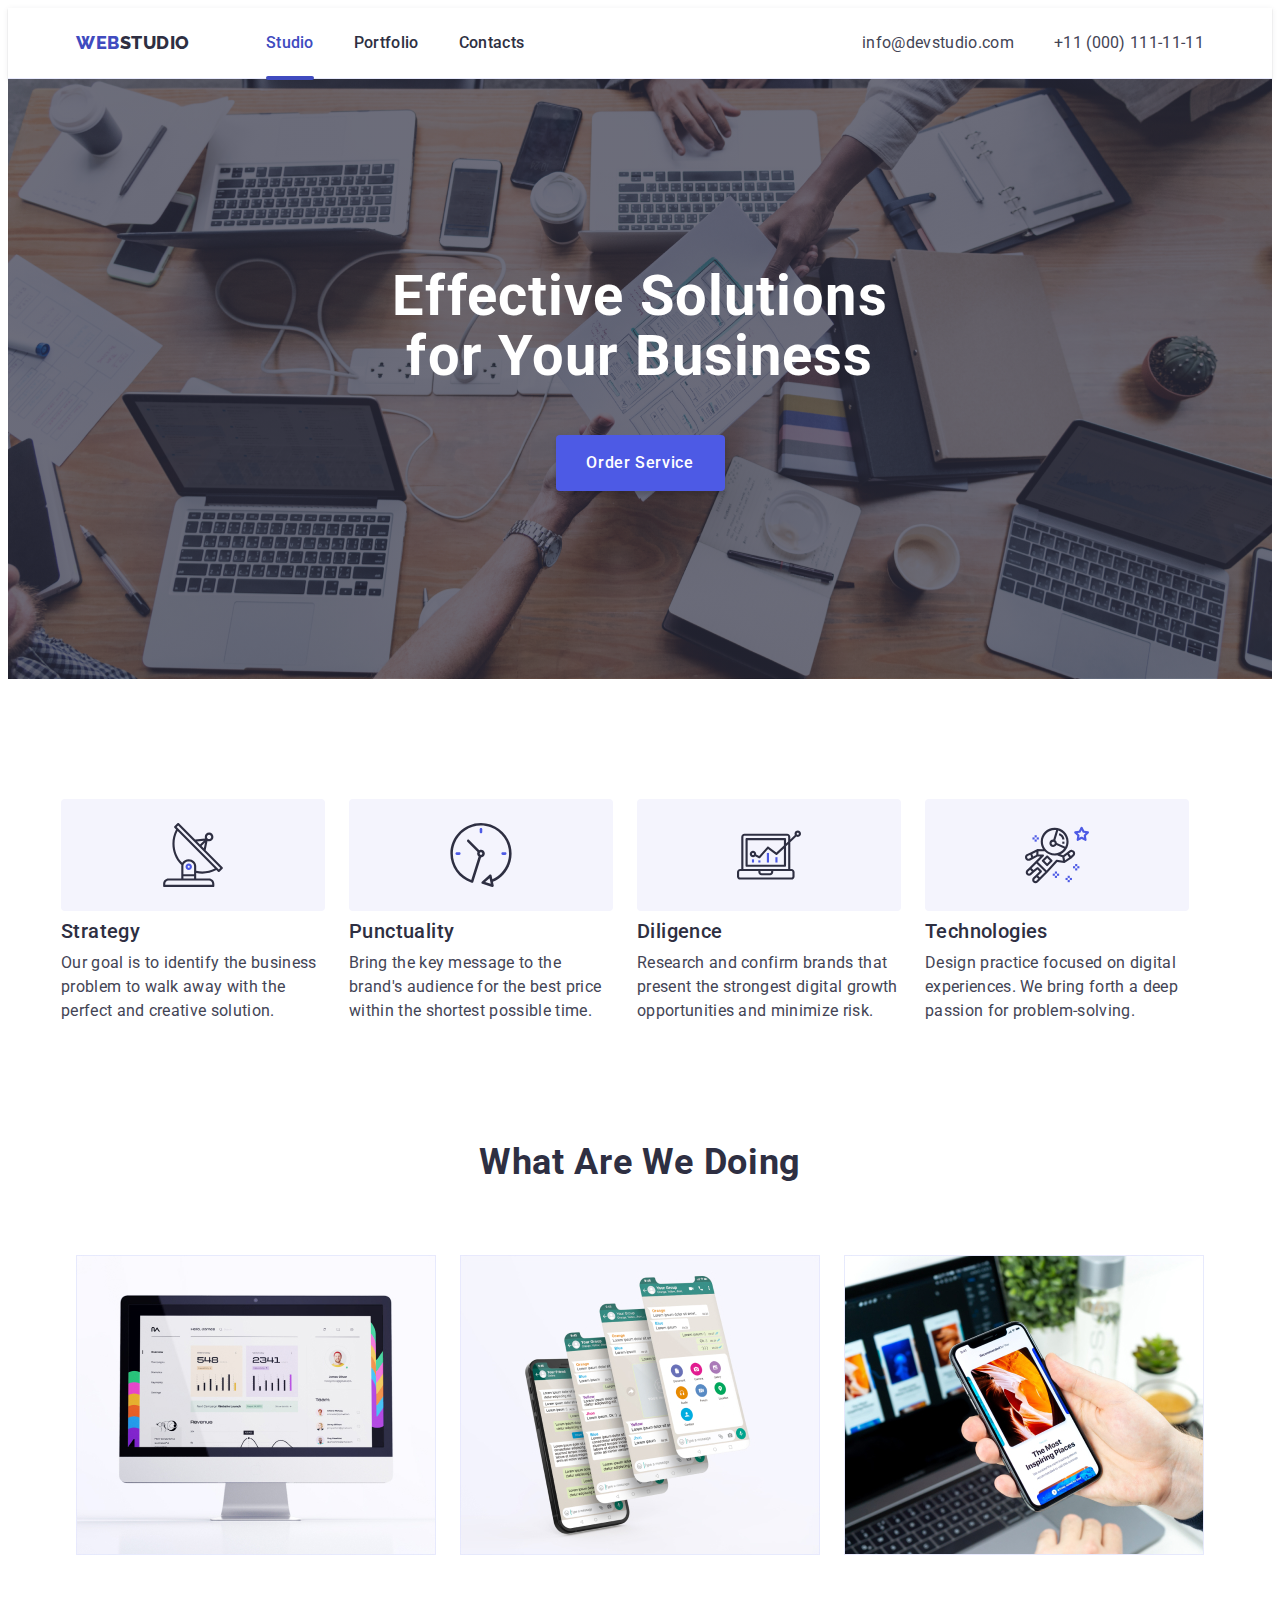
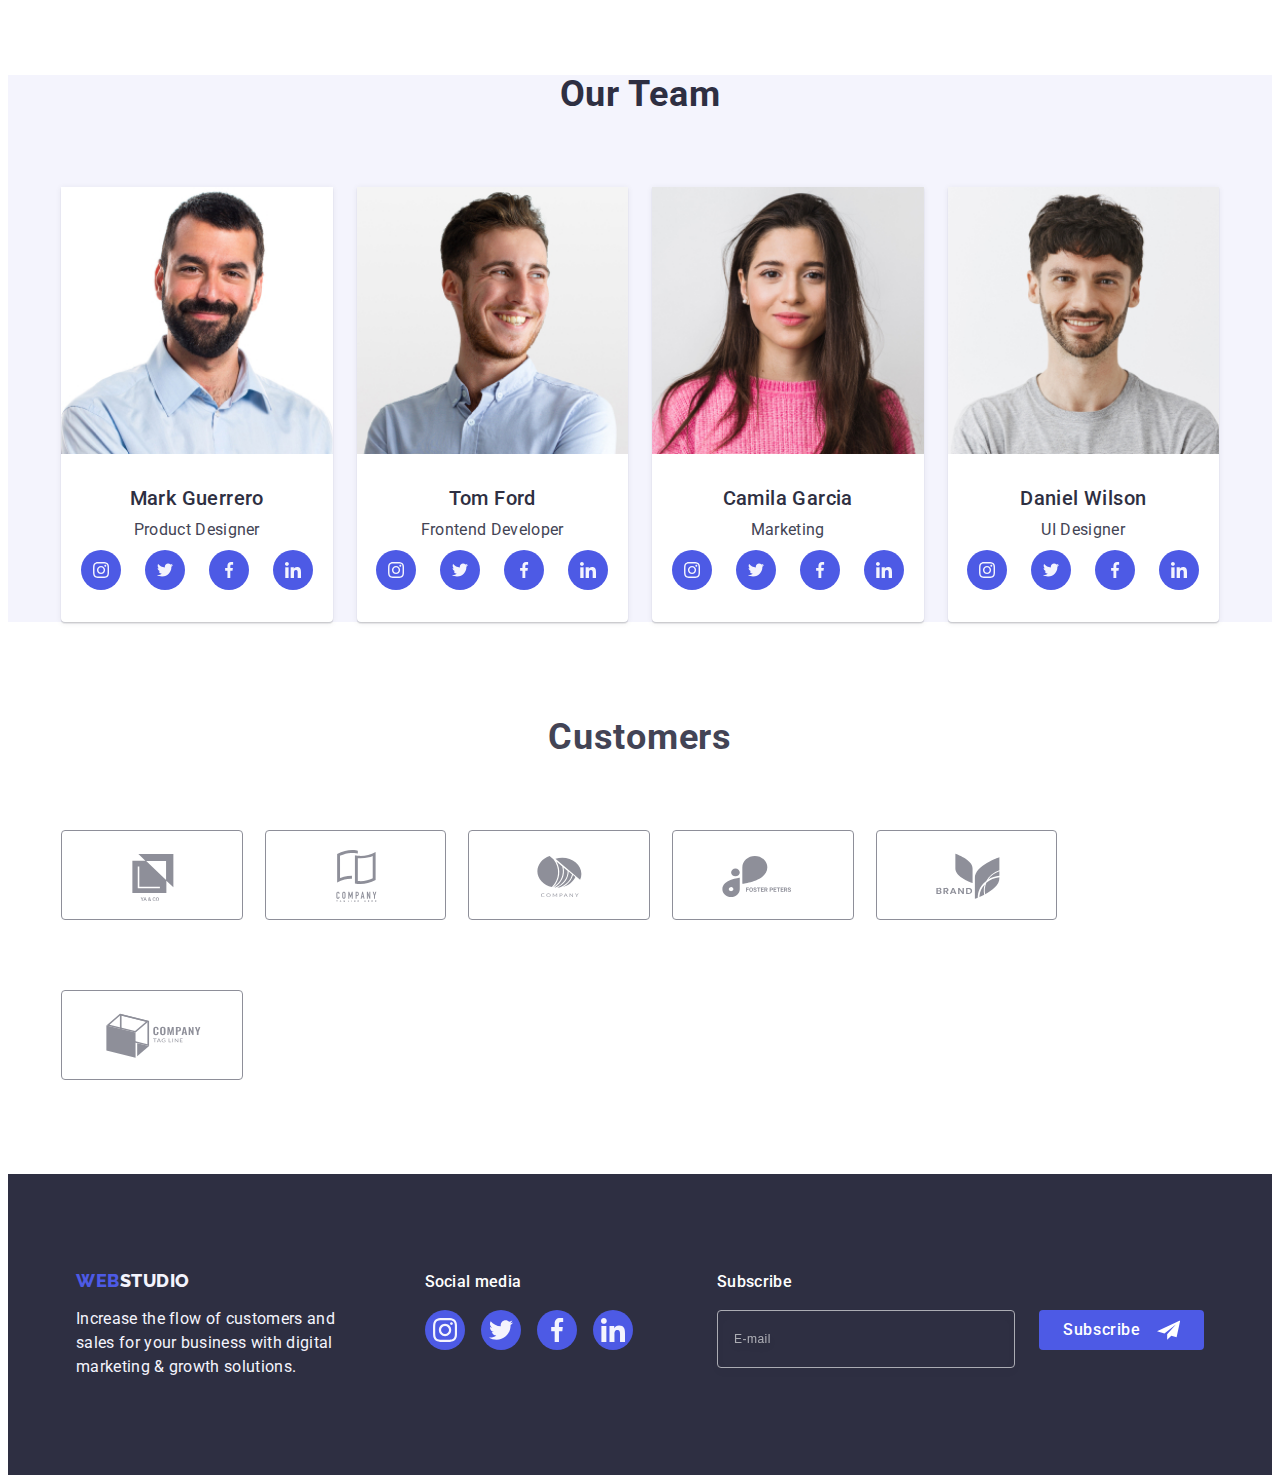
==== commit de3b9ffd: "desctop" ====
--- a/index.html
+++ b/index.html
@@ -20,8 +20,8 @@
     <a href="./index.html" class="logo-up link " >Web<span>Studio</span> </a>
     <ul class="list header-list">
         <li class="nav-item"><a href="./index.html" class="link-list link link-list-wbs nav-line" >Studio</a></li>
-        <li class="nav-item"><a href="./portfolio.html" class="link-list link " >Portfolio</a></li>
-        <li class="nav-item"><a href="" class="link-list link" >Contacts</a></li>
+        <li class="nav-item"><a href="./portfolio.html" class="link-list link nav-line " >Portfolio</a></li>
+        <li class="nav-item"><a href="" class="link-list link nav-line" >Contacts</a></li>
     </ul>
     </nav>
     <address class="address">
@@ -119,9 +119,63 @@
                 <div class="container">
                 <h2 class="whatwedo">What are we doing</h2>
                 <ul class="offers-list list">
-                <li class="products"><img src="./images/pic1.jpg" alt="komp" width="360" class="do-item"></li>
-                <li class="products"><img src="./images/pic2.jpg" alt="phones" width="360" class="do-item"></li>
-                <li class="products"><img src="./images/pic3.jpg" alt="phone" width="360" class="do-item"></li>
+                <li class="products">
+                  <picture>
+                  <source srcset="./images/pic1.jpg 1x, 
+                  ./images/offers-2x-pic-1-2x.jpg 2x"
+                  media="(min-width: 1200px)"
+                  >
+
+                  <source srcset="./images/pic1.jpg 1x, 
+                  ./images/offers-2x-pic-1-2x.jpg 2x"
+                  media="(min-width: 768px)"
+                  >   
+                  
+                  <source srcset="./images/pic1.jpg 1x, 
+                  ./images/offers-2x-pic-1-2x.jpg 2x"
+                  media="(max-width: 768px)"
+                  >  
+                  <img src="./images/pic1.jpg" alt="komp" width="360" class="do-item"></picture>
+                </li>
+
+                <li class="products">
+                 <picture>
+                  <source srcset="./images/pic2.jpg 1x, 
+                  ./images/offers-2x-pic-2-2x.jpg 2x"
+                  media="(min-width: 1200px)"
+                  >
+
+                  <source srcset="./images/pic2.jpg 1x, 
+                  ./images/offers-2x-pic-2-2x.jpg 2x"
+                  media="(min-width: 768px)"
+                  >   
+                  
+                  <source srcset="./images/pic2.jpg 1x, 
+                  ./images/offers-2x-pic-2-2x.jpg 2x"
+                  media="(max-width: 768px)"
+                  >  
+                  <img src="./images/pic2.jpg" alt="phones" width="360" class="do-item">
+                 </picture>
+                </li>
+                <li class="products">
+                  <picture>
+                    <source srcset="./images/pic3.jpg 1x, 
+                    ./images/offers-2x-pic-3-2x.jpg 2x"
+                    media="(min-width: 1200px)"
+                    >
+  
+                    <source srcset="./images/pic3.jpg 1x, 
+                    ./images/offers-2x-pic-3-2x.jpg 2x"
+                    media="(min-width: 768px)"
+                    >   
+                    
+                    <source srcset="./images/pic3.jpg 1x, 
+                    ./images/offers-2x-pic-3-2x.jpg 2x"
+                    media="(max-width: 768px)"
+                    >  
+                    <img src="./images/pic3.jpg" alt="phone" width="360" class="do-item">
+                  </picture>
+                </li>
                 </ul>
                 </div>
             </section>
@@ -134,18 +188,18 @@
                <ul class="team-list list">
                <li class="mark-item">
                 <picture>
-                  <source srcset="./images/Mark.jpg, 
-                                  ./images/team/Mark-2x.jpg"
+                  <source srcset="./images/Mark.jpg 1x, 
+                                  ./images/team/Mark-2x.jpg 2x"
                                   media="(min-width: 1200px)"
                                   >
 
-                                  <source srcset="./images/Mark.jpg, 
-                                  ./images/team/Mark-2x.jpg"
+                                  <source srcset="./images/Mark.jpg 1x, 
+                                  ./images/team/Mark-2x.jpg 2x"
                                   media="(min-width: 768px)"
                                   >   
                                   
-                                  <source srcset="./images/Mark.jpg, 
-                                  ./images/team/Mark-2x.jpg"
+                                  <source srcset="./images/Mark.jpg 1x, 
+                                  ./images/team/Mark-2x.jpg 2x"
                                   media="(max-width: 768px)"
                                   >  
 
@@ -161,18 +215,18 @@
                    </ul></div></li>
 
                <li class="mark-item"> <picture>
-                <source srcset="./images/Tom.jpg, 
-                                ./images/team/Tom-2x.jpg"
+                <source srcset="./images/Tom.jpg 1x, 
+                                ./images/team/Tom-2x.jpg 2x"
                                 media="(min-width: 1200px)"
                                 >
 
-                                <source srcset="./images/Tom.jpg, 
-                                ./images/team/Tom-2x.jpg"
+                                <source srcset="./images/Tom.jpg 1x, 
+                                ./images/team/Tom-2x.jpg 2x"
                                 media="(min-width: 768px)"
                                 >   
                                 
-                                <source srcset="./images/Tom.jpg, 
-                                ./images/team/Tom-2x.jpg"
+                                <source srcset="./images/Tom.jpg 1x, 
+                                ./images/team/Tom-2x.jpg 2x"
                                 media="(max-width: 768px)"
                                 >  
 
@@ -189,18 +243,18 @@
 
               <li class="mark-item"> 
                 <picture>
-                  <source srcset="./images/Camila.jpg, 
-                                  ./images/team/Camila-2x.jpg"
+                  <source srcset="./images/Camila.jpg 1x, 
+                                  ./images/team/Camila-2x.jpg 2x"
                                   media="(min-width: 1200px)"
                                   >
 
-                                  <source srcset="./images/Camila.jpg, 
-                                  ./images/team/Camila-2x.jpg"
+                                  <source srcset="./images/Camila.jpg 1x, 
+                                  ./images/team/Camila-2x.jpg 2x"
                                   media="(min-width: 768px)"
                                   >   
                                   
-                                  <source srcset="./images/Camila.jpg, 
-                                  ./images/team/Camila-2x.jpg"
+                                  <source srcset="./images/Camila.jpg 1x, 
+                                  ./images/team/Camila-2x.jpg 2x"
                                   media="(max-width: 768px)"
                                   >  
 
@@ -217,18 +271,18 @@
 
             <li class="mark-item">
               <picture>
-              <source srcset="./images/Daniel.jpg, 
-                              ./images/team/Daniel-2x.jpg"
+              <source srcset="./images/Daniel.jpg 1x, 
+                              ./images/team/Daniel-2x.jpg 2x"
                               media="(min-width: 1200px)"
                               >
 
-                              <source srcset="./images/Daniel.jpg, 
-                              ./images/team/Daniel-2x.jpg"
+                              <source srcset="./images/Daniel.jpg 1x, 
+                              ./images/team/Daniel-2x.jpg 2x"
                               media="(min-width: 768px)"
                               >   
                               
-                              <source srcset="./images/Daniel.jpg, 
-                              ./images/team/Daniel-2x.jpg"
+                              <source srcset="./images/Daniel.jpg 1x, 
+                              ./images/team/Daniel-2x.jpg 2x"
                               media="(max-width: 768px)"
                               >  
 
--- a/css/styles.css
+++ b/css/styles.css
@@ -245,7 +245,7 @@
 }
 
 
-/*Main*/
+/*-------------------------------Main--------------------------*/
 
     .solutions {
       background-color:var(--solutions);
@@ -356,7 +356,7 @@
     }
 
     .team-container {
-      min-width: 294p;
+      min-width: 294px;
     }
 
       .whatwedo {
@@ -425,13 +425,13 @@
       }
 
       .insta-link {
+        display: flex;
+        align-items: center;
+        justify-content: center;
         width: 100%;
         height: 100%;
         background-color: var(--text-color);
         border-radius: 50%;
-        display: flex;
-        align-items: center;
-        justify-content: center;
         transition: background-color var(--transition);
       }
 
--- a/css/tab-styles.css
+++ b/css/tab-styles.css
@@ -52,8 +52,37 @@
     font-weight: 500;
     line-height: 1.5;
     letter-spacing: 0.02em;
-    color: var(--solutions);
-  }
+    color: #2E2F42;
+  }
+
+  .link-list:hover,
+  .link-list:focus {
+    color: #404BBF;
+  }
+
+  
+  .nav-line::after {
+    content: "";
+    position: absolute;
+    left: 0;
+    transform: scaleX(0);
+    transition: transform var(--transition);
+    width: 100%;
+    height: 4px;
+    bottom: -1px;
+    background-color: #404BBF;
+    border-radius: 2px;
+  }
+  
+  .nav-line:hover:after,
+  .nav-line:focus:after,
+  .nav-line.link-list-wbs:after {
+    transform: scaleX(1);
+}
+
+.link-list-wbs {
+    color: #404BBF;
+}
 
   /*  -----------------------M A I N--------------- */
 
@@ -103,14 +132,17 @@
 }
 
 .our-goals {
-    width: calc((100%-24px) / 2 );
+    width: calc((100% - 24px) / 2 );
 }
 
 /* ---------------------T E A M --------------------------- */
 
-.team-container {
-    padding: 0 108px;
-  }
+.team {
+    padding-bottom: 120px;
+    padding-top: 120px;
+    background: #F4F4FD;
+  }
+
 
   .team-list {
     display: flex;
--- a/css/desctop-styles.css
+++ b/css/desctop-styles.css
@@ -3,18 +3,161 @@
         max-width: 1158px;
       }
 
-    .header {
+    .header-container {
         max-width: 1128px;
       }
 
       .address-list {
         display: flex;
         flex-direction: row;
+        gap: 40px;
       }
 
+      .address-link {
+        font-size: 16px;
+       line-height: 1.5;
+       letter-spacing: 0.02em;
+       padding-top: 24px;
+       padding-bottom: 24px;
+       color: #434455;
+      }
+
+      /* ----- ---------M A I N ----------------- */
+
+      .solutions {
+        background-color:var(--solutions);
+        background-image:  linear-gradient(rgba(46, 47, 66, 0.7), rgba(46, 47, 66, 0.7)), url(../images/people_office.jpg);
+        background-repeat: no-repeat;
+        background-position: center;
+        background-size: cover;
+        padding: 188px 0 ;
+        align-items: center;
+        }
+    
+      @media (min-device-pixel-ratio: 2),
+          (-webkit-min-device-pixel-ratio: 2),
+          (min-resolution: 192dpi),
+          (min-resolution: 2dppx) {
+          .solution {
+            background-image: linear-gradient(
+                rgba(46, 47, 66, 0.7),
+                rgba(46, 47, 66, 0.7)
+              ),
+              url(../images/people-office-2x.jpg);
+          }
+        }
+
+      .title {
+         max-width: 496px;
+          font-weight: 700;
+          font-size: 56px;
+          line-height: 1.07;
+          margin-bottom: 48px;
+       }
+
+    /* ----------------------W O R K----------------- */
+
+    .work {
+      padding: 120px 0;
+    }
+
+    .container-work {
+      display: flex;
+    }
+
+    .antena {
+      width: 264px;
+      height: 112px;
+      display: flex;
+      align-items: center;
+      justify-content: center;
+      border-radius: 4px;
+      color: #F4F4FD;
+      background: #F4F4FD;
+    }
+
+    .strategy {
+      margin-top: 8px;
+      margin-bottom: 8px;
+      font-weight: 500;
+      font-size: 20px;
+      line-height: 1.2;
+      letter-spacing: 0.02em;
+      color: #2E2F42;
+    }
+
+    .ourgoal {
+      width: 264px;
+    line-height: 1.5;
+    letter-spacing: 0.02em;
+    }
+
+    .our-goals {
+      width: calc((100% - 72px) / 4 );
+  }
+
+ /* ---------------our-offers------------- */
+
+ .our-offers {
+  display: flex;
+  padding-bottom: 120px;
+}
+
+.whatwedo {
+  font-size: 36px;
+  line-height: 1.11;
+  text-align: center;
+  text-transform: capitalize;
+  color: var(--solutions);
+  margin-bottom: 72px;
+}
+
+.offers-list {
+  display: flex;
+  gap: 24px;
+}
+
+.products {
+  width: calc((100% - 48px) / 3);
+}
+
+/* ---------------------T E A M --------------------------- */
+
+.team {
+  padding: 0 15px;
+}
+
+.team-list {
+  display: flex;
+  justify-content: center;
+  gap: 24px;
+}
+
+.mark-item {
+width: calc((100% - 72px ) / 4 );
+ border-radius: 0px 0px 4px 4px;
+background:  #fff;
+box-shadow: 0px 2px 1px 0px rgba(46, 47, 66, 0.08), 0px 1px 1px 0px rgba(46, 47, 66, 0.16), 0px 1px 6px 0px rgba(46, 47, 66, 0.08);
+}
+
+/* ---------------- C U S T O M E R S------------------ */
+
+.customers-container {
+  padding: 0 15px;
+}
+
+.customers-item {
+  width: calc((100% - 80px) / 6);
+}
+
+/* ------------------------ F O T E R -------------------- */
+
+.footer-container {
+  width: 1128px;
+  justify-content: space-between;
+  padding: 0 15px;
+  background-color: #2E2F42;
+}
 
 
-      
-
-    
 }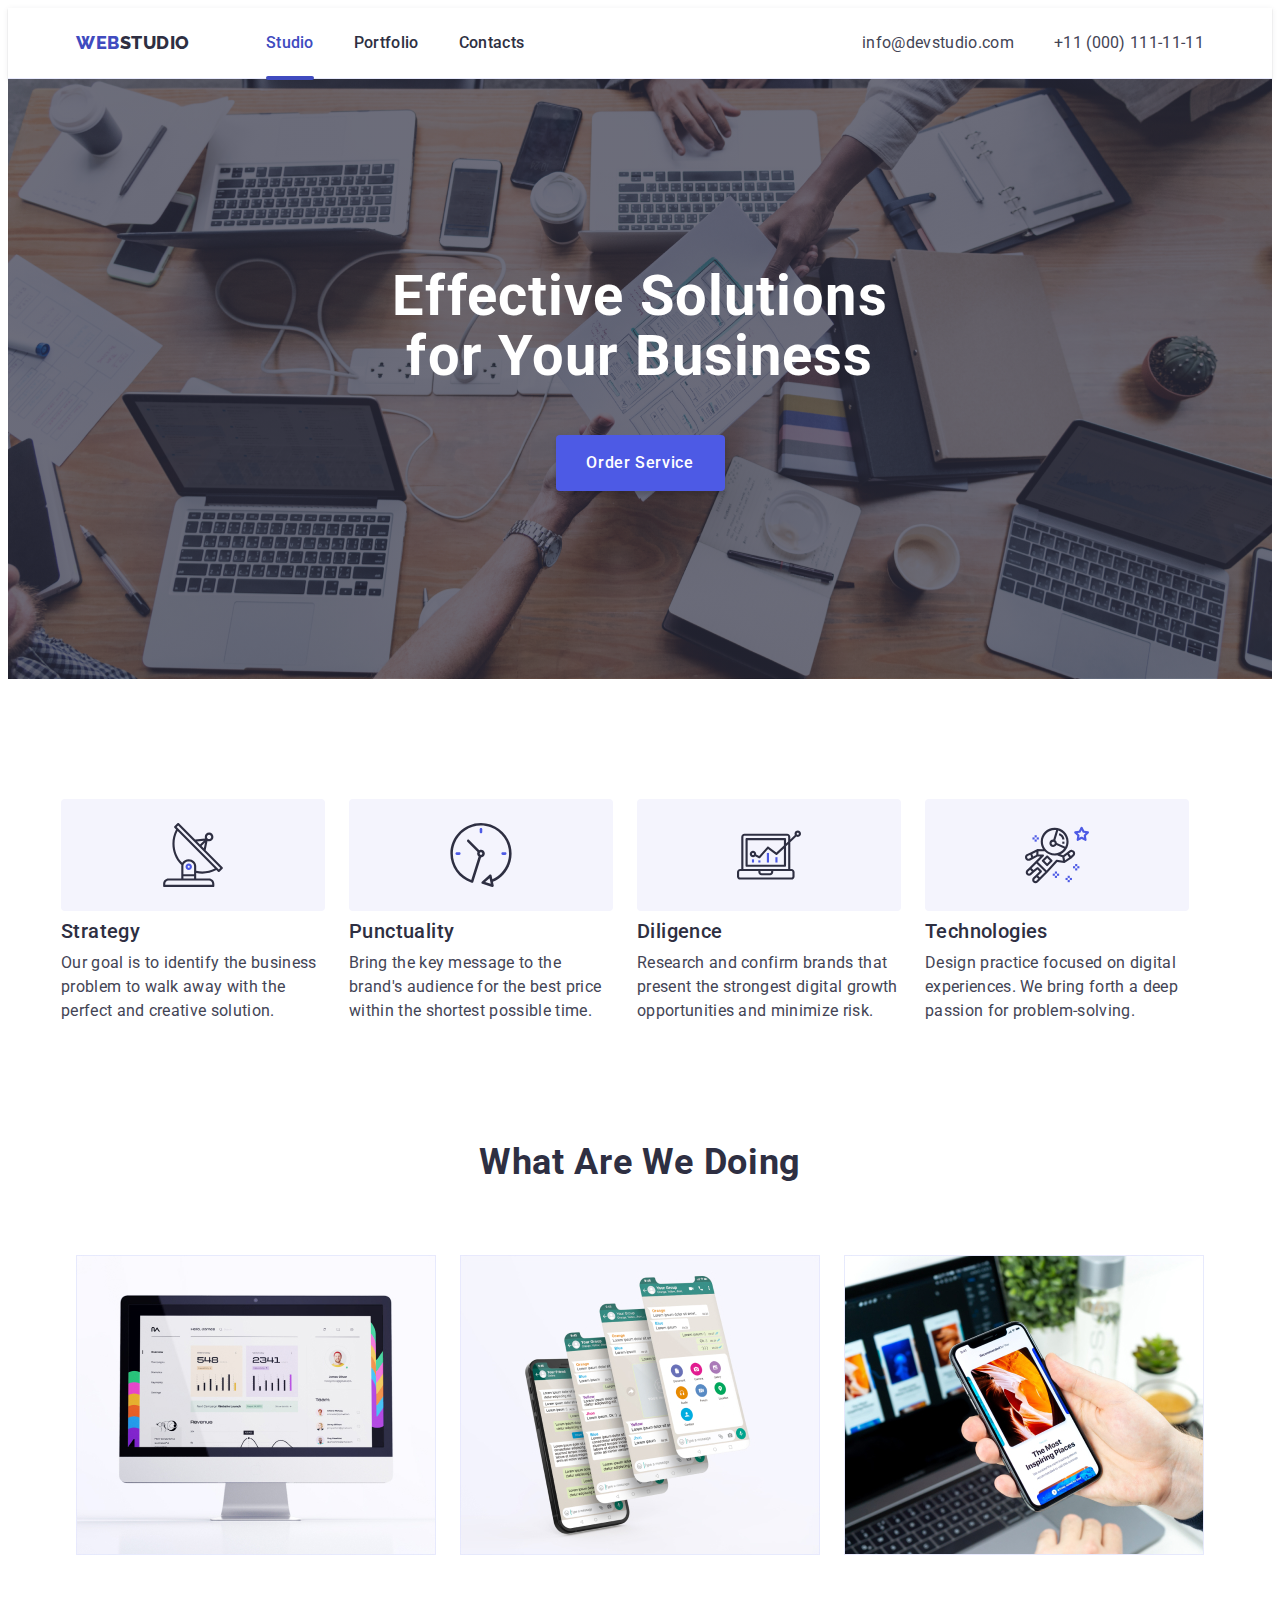
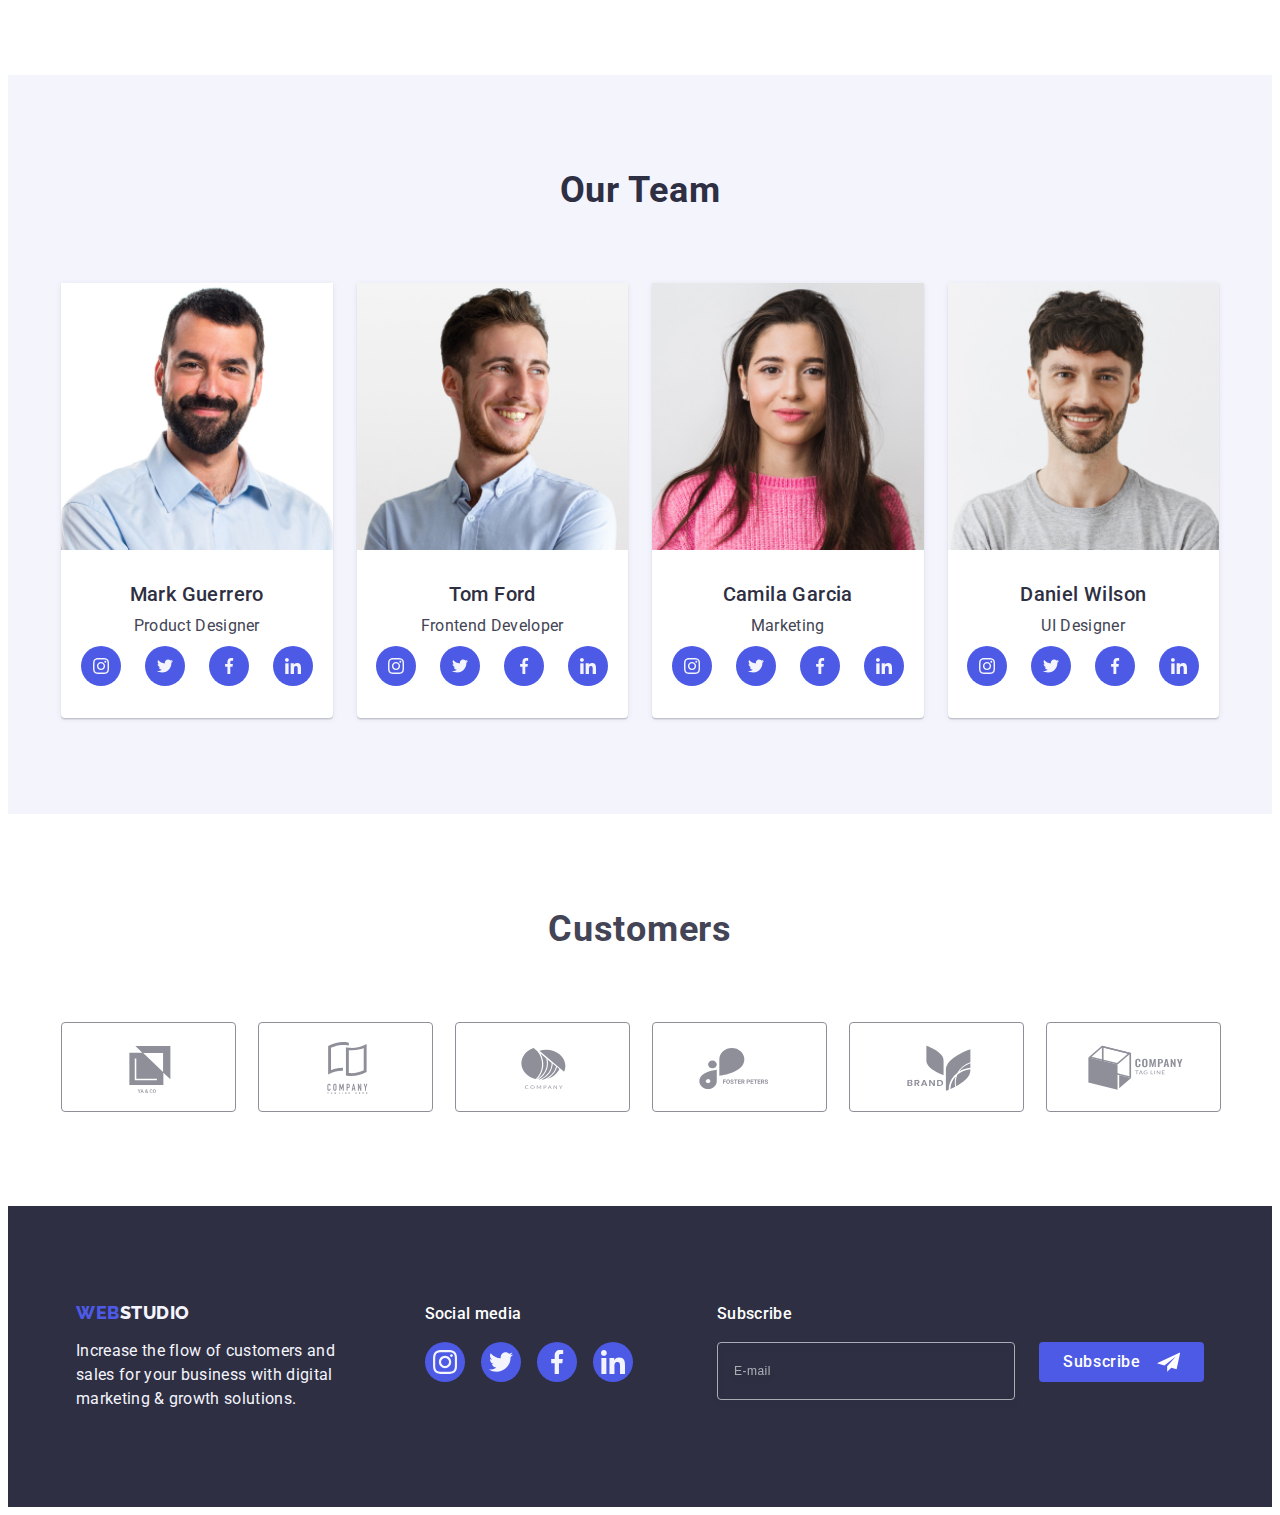
==== commit d2e4a78e: "done" ====
--- a/index.html
+++ b/index.html
@@ -160,17 +160,17 @@
                 <li class="products">
                   <picture>
                     <source srcset="./images/pic3.jpg 1x, 
-                    ./images/offers-2x-pic-3-2x.jpg 2x"
+                    ./images/offers-2x/pic-3-2x.jpg 2x"
                     media="(min-width: 1200px)"
                     >
   
                     <source srcset="./images/pic3.jpg 1x, 
-                    ./images/offers-2x-pic-3-2x.jpg 2x"
+                    ./images/offers-2x/pic-3-2x.jpg 2x"
                     media="(min-width: 768px)"
                     >   
                     
                     <source srcset="./images/pic3.jpg 1x, 
-                    ./images/offers-2x-pic-3-2x.jpg 2x"
+                    ./images/offers-2x/pic-3-2x.jpg 2x"
                     media="(max-width: 768px)"
                     >  
                     <img src="./images/pic3.jpg" alt="phone" width="360" class="do-item">
@@ -189,17 +189,17 @@
                <li class="mark-item">
                 <picture>
                   <source srcset="./images/Mark.jpg 1x, 
-                                  ./images/team/Mark-2x.jpg 2x"
+                                  ./images/team-2x/Mark-2x.jpg 2x"
                                   media="(min-width: 1200px)"
                                   >
 
                                   <source srcset="./images/Mark.jpg 1x, 
-                                  ./images/team/Mark-2x.jpg 2x"
+                                  ./images/team-2x/Mark-2x.jpg 2x"
                                   media="(min-width: 768px)"
                                   >   
                                   
                                   <source srcset="./images/Mark.jpg 1x, 
-                                  ./images/team/Mark-2x.jpg 2x"
+                                  ./images/team-2x/Mark-2x.jpg 2x"
                                   media="(max-width: 768px)"
                                   >  
 
@@ -216,17 +216,17 @@
 
                <li class="mark-item"> <picture>
                 <source srcset="./images/Tom.jpg 1x, 
-                                ./images/team/Tom-2x.jpg 2x"
+                                ./images/team-2x/Tom-2x.jpg 2x"
                                 media="(min-width: 1200px)"
                                 >
 
                                 <source srcset="./images/Tom.jpg 1x, 
-                                ./images/team/Tom-2x.jpg 2x"
+                                ./images/team-2x/Tom-2x.jpg 2x"
                                 media="(min-width: 768px)"
                                 >   
                                 
                                 <source srcset="./images/Tom.jpg 1x, 
-                                ./images/team/Tom-2x.jpg 2x"
+                                ./images/team-2x/Tom-2x.jpg 2x"
                                 media="(max-width: 768px)"
                                 >  
 
@@ -244,17 +244,17 @@
               <li class="mark-item"> 
                 <picture>
                   <source srcset="./images/Camila.jpg 1x, 
-                                  ./images/team/Camila-2x.jpg 2x"
+                                  ./images/team-2x/Camila-2x.jpg 2x"
                                   media="(min-width: 1200px)"
                                   >
 
                                   <source srcset="./images/Camila.jpg 1x, 
-                                  ./images/team/Camila-2x.jpg 2x"
+                                  ./images/team-2x/Camila-2x.jpg 2x"
                                   media="(min-width: 768px)"
                                   >   
                                   
                                   <source srcset="./images/Camila.jpg 1x, 
-                                  ./images/team/Camila-2x.jpg 2x"
+                                  ./images/team-2x/Camila-2x.jpg 2x"
                                   media="(max-width: 768px)"
                                   >  
 
@@ -272,17 +272,17 @@
             <li class="mark-item">
               <picture>
               <source srcset="./images/Daniel.jpg 1x, 
-                              ./images/team/Daniel-2x.jpg 2x"
+                              ./images/team-2x/Daniel-2x.jpg 2x"
                               media="(min-width: 1200px)"
                               >
 
                               <source srcset="./images/Daniel.jpg 1x, 
-                              ./images/team/Daniel-2x.jpg 2x"
+                              ./images/team-2x/Daniel-2x.jpg 2x"
                               media="(min-width: 768px)"
                               >   
                               
                               <source srcset="./images/Daniel.jpg 1x, 
-                              ./images/team/Daniel-2x.jpg 2x"
+                              ./images/team-2x/Daniel-2x.jpg 2x"
                               media="(max-width: 768px)"
                               >  
 
--- a/css/desctop-styles.css
+++ b/css/desctop-styles.css
@@ -124,7 +124,8 @@
 /* ---------------------T E A M --------------------------- */
 
 .team {
-  padding: 0 15px;
+padding: 96px 0;
+
 }
 
 .team-list {
@@ -146,6 +147,11 @@
   padding: 0 15px;
 }
 
+.customers-list {
+  flex-wrap: nowrap;
+}
+
+
 .customers-item {
   width: calc((100% - 80px) / 6);
 }
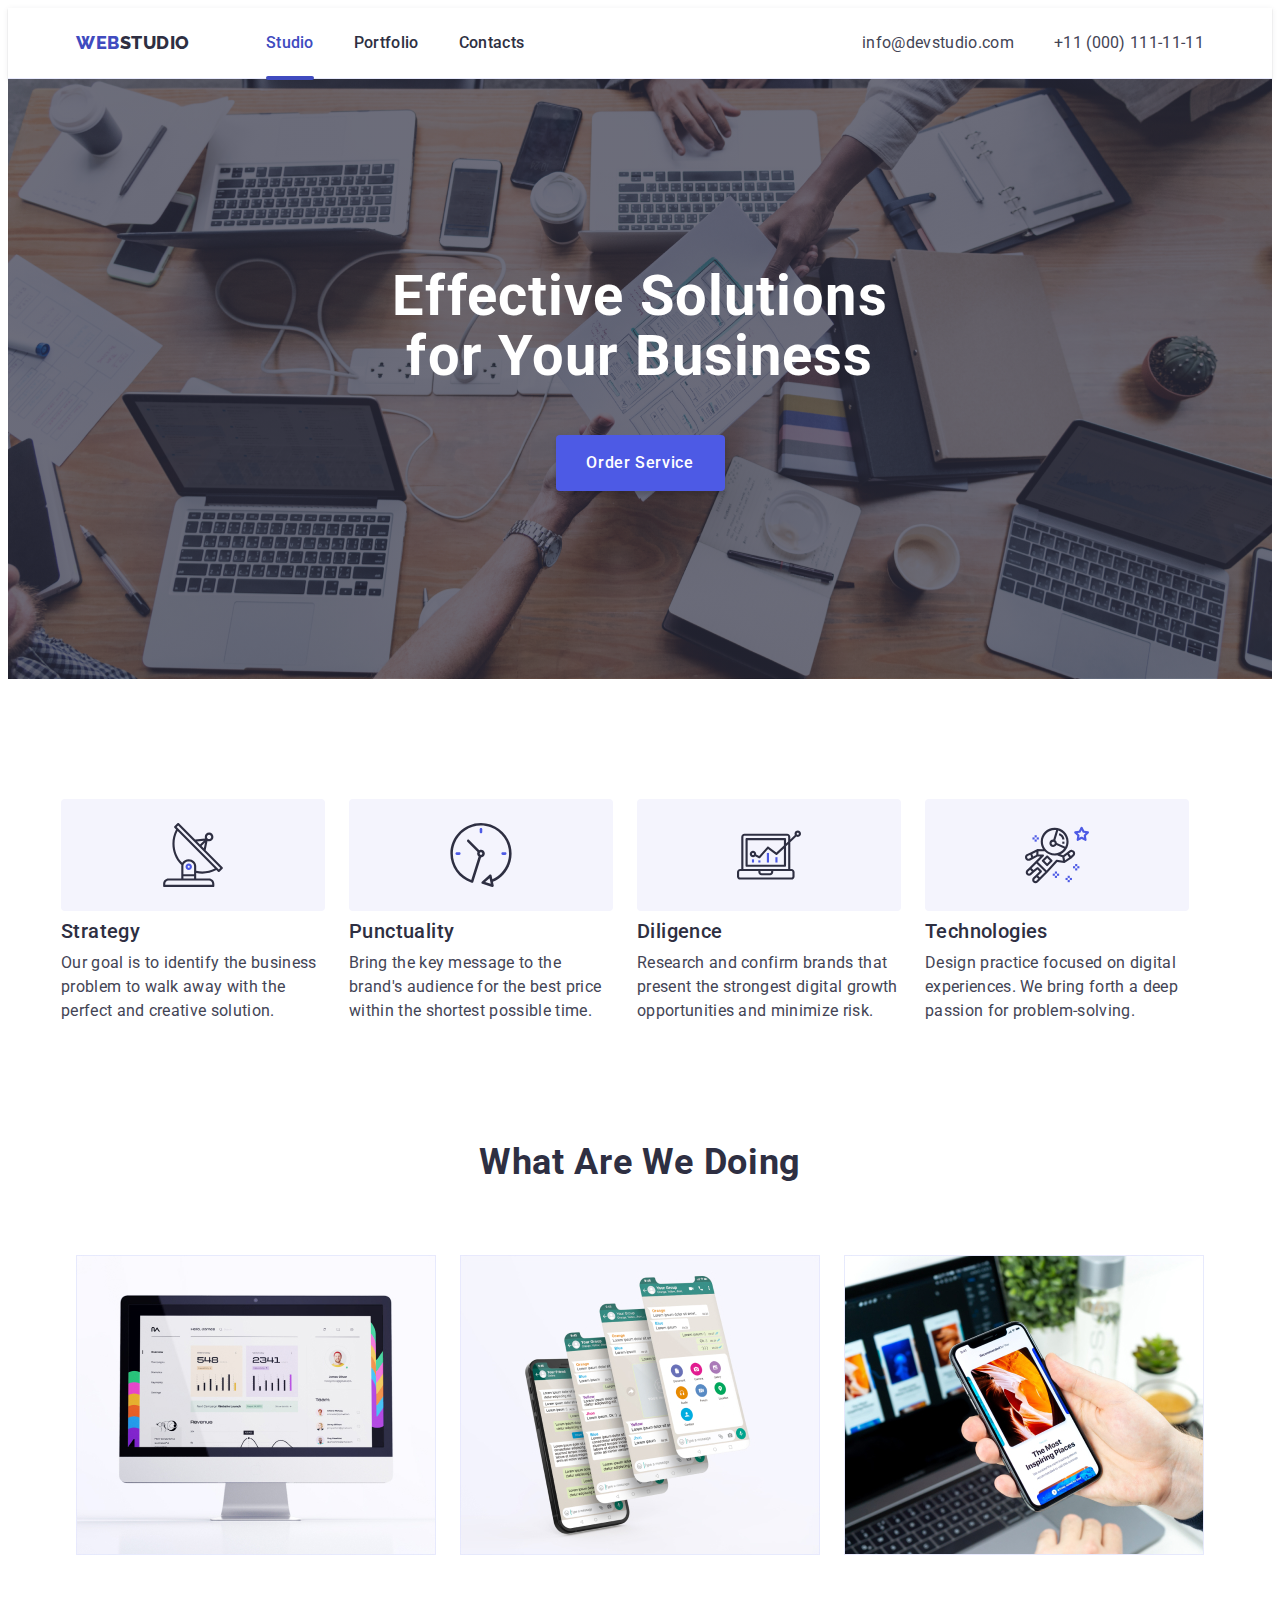
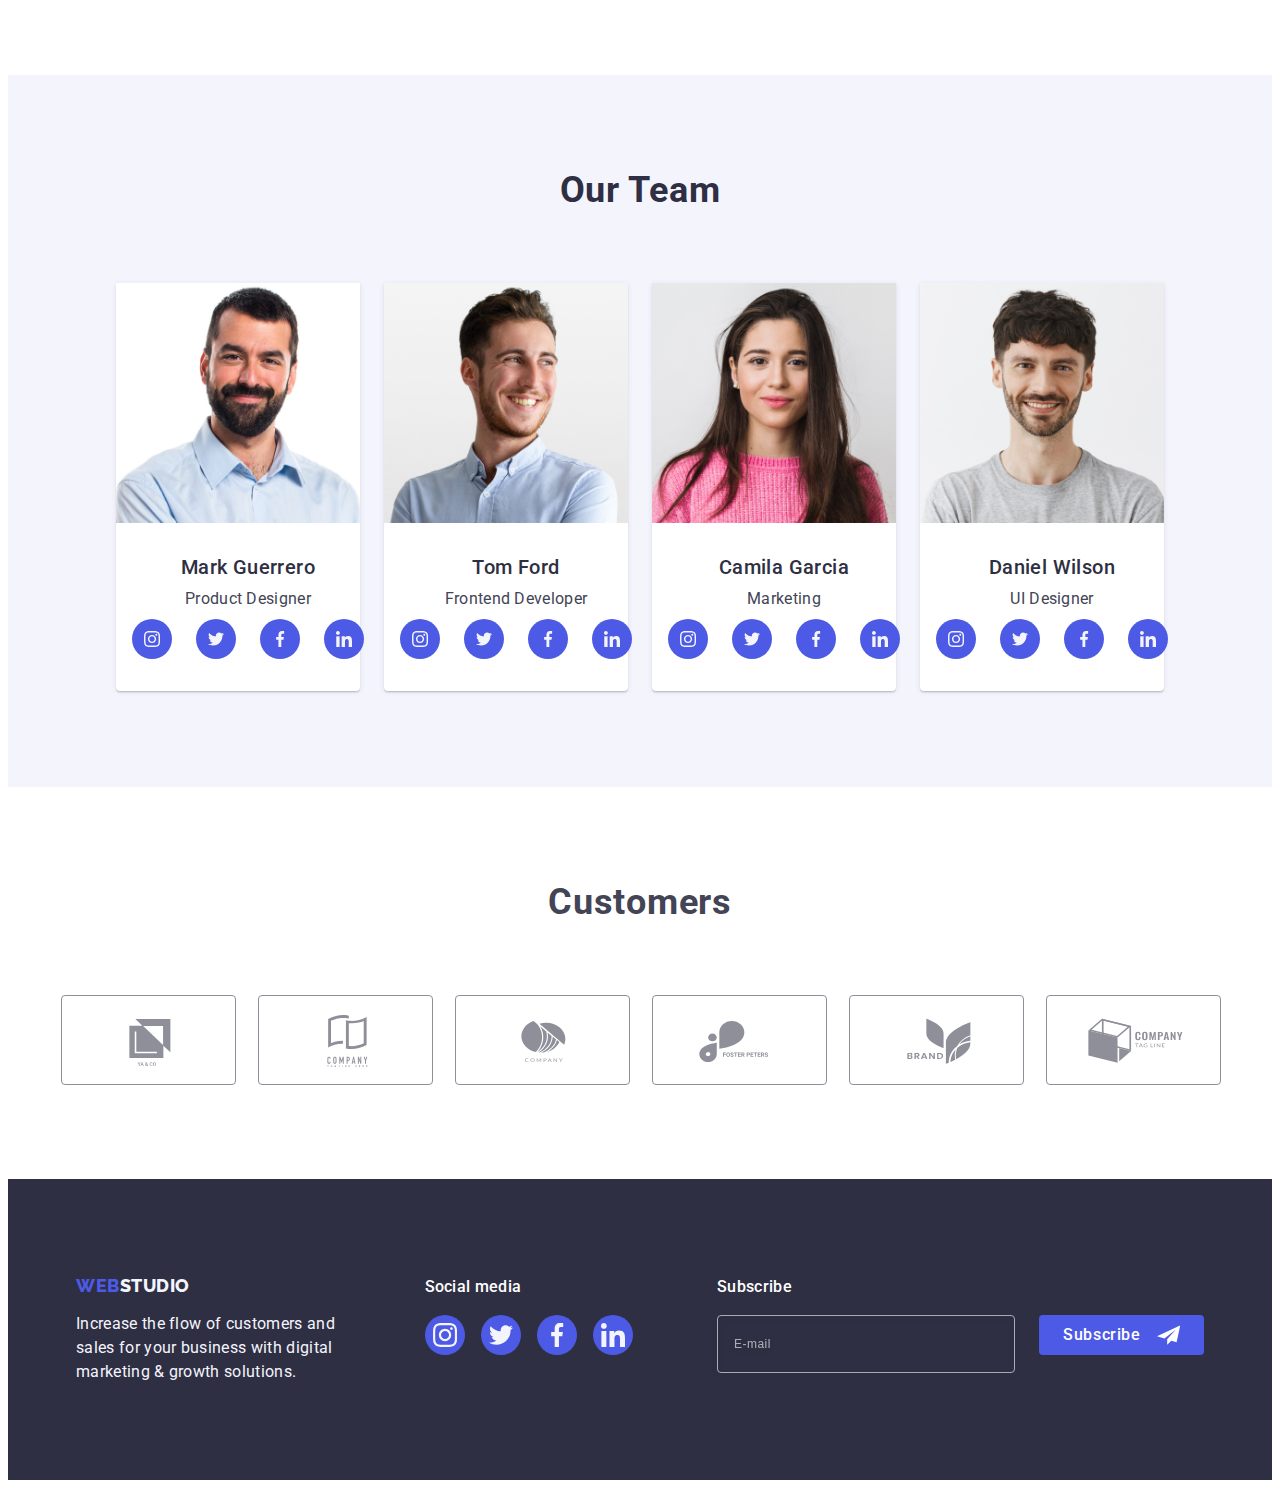
==== commit fbcd549b: "ooooook" ====
--- a/index.html
+++ b/index.html
@@ -13,7 +13,7 @@
     <link rel="stylesheet" href="./css/tab-styles.css">
     <link rel="stylesheet" href="./css/desctop-styles.css">
 </head>
-<body>
+<body class="no-scroll">
 <header class="header">
     <div class="container header-container"> 
     <nav class="header-navigation">
@@ -122,17 +122,17 @@
                 <li class="products">
                   <picture>
                   <source srcset="./images/pic1.jpg 1x, 
-                  ./images/offers-2x-pic-1-2x.jpg 2x"
+                  ./images/offers-2x/pic-1-2x.jpg 2x"
                   media="(min-width: 1200px)"
                   >
 
                   <source srcset="./images/pic1.jpg 1x, 
-                  ./images/offers-2x-pic-1-2x.jpg 2x"
+                  ./images/offers-2x/pic-1-2x.jpg 2x"
                   media="(min-width: 768px)"
                   >   
                   
                   <source srcset="./images/pic1.jpg 1x, 
-                  ./images/offers-2x-pic-1-2x.jpg 2x"
+                  ./images/offers-2x/pic-1-2x.jpg 2x"
                   media="(max-width: 768px)"
                   >  
                   <img src="./images/pic1.jpg" alt="komp" width="360" class="do-item"></picture>
@@ -141,17 +141,17 @@
                 <li class="products">
                  <picture>
                   <source srcset="./images/pic2.jpg 1x, 
-                  ./images/offers-2x-pic-2-2x.jpg 2x"
+                  ./images/offers-2x/pic-2-2x.jpg 2x"
                   media="(min-width: 1200px)"
                   >
 
                   <source srcset="./images/pic2.jpg 1x, 
-                  ./images/offers-2x-pic-2-2x.jpg 2x"
+                  ./images/offers-2x/pic-2-2x.jpg 2x"
                   media="(min-width: 768px)"
                   >   
                   
                   <source srcset="./images/pic2.jpg 1x, 
-                  ./images/offers-2x-pic-2-2x.jpg 2x"
+                  ./images/offers-2x/pic-2-2x.jpg 2x"
                   media="(max-width: 768px)"
                   >  
                   <img src="./images/pic2.jpg" alt="phones" width="360" class="do-item">
--- a/css/styles.css
+++ b/css/styles.css
@@ -845,12 +845,9 @@
     }
 
     .modal-text {
-      font-size: 16px;
       line-height: 1.5;
       font-weight: 500;
       letter-spacing: 0.02em;
-      font-style: normal;
-      font-family: "Roboto";
       text-align: center;
       margin-bottom: 16px;
       color: var(--span-color);
--- a/css/tab-styles.css
+++ b/css/tab-styles.css
@@ -138,11 +138,14 @@
 /* ---------------------T E A M --------------------------- */
 
 .team {
-    padding-bottom: 120px;
-    padding-top: 120px;
+    padding-bottom: 96px;
+    padding-top: 96px;
     background: #F4F4FD;
   }
 
+  .team-container {
+    padding: 0 108px;
+  }
 
   .team-list {
     display: flex;
